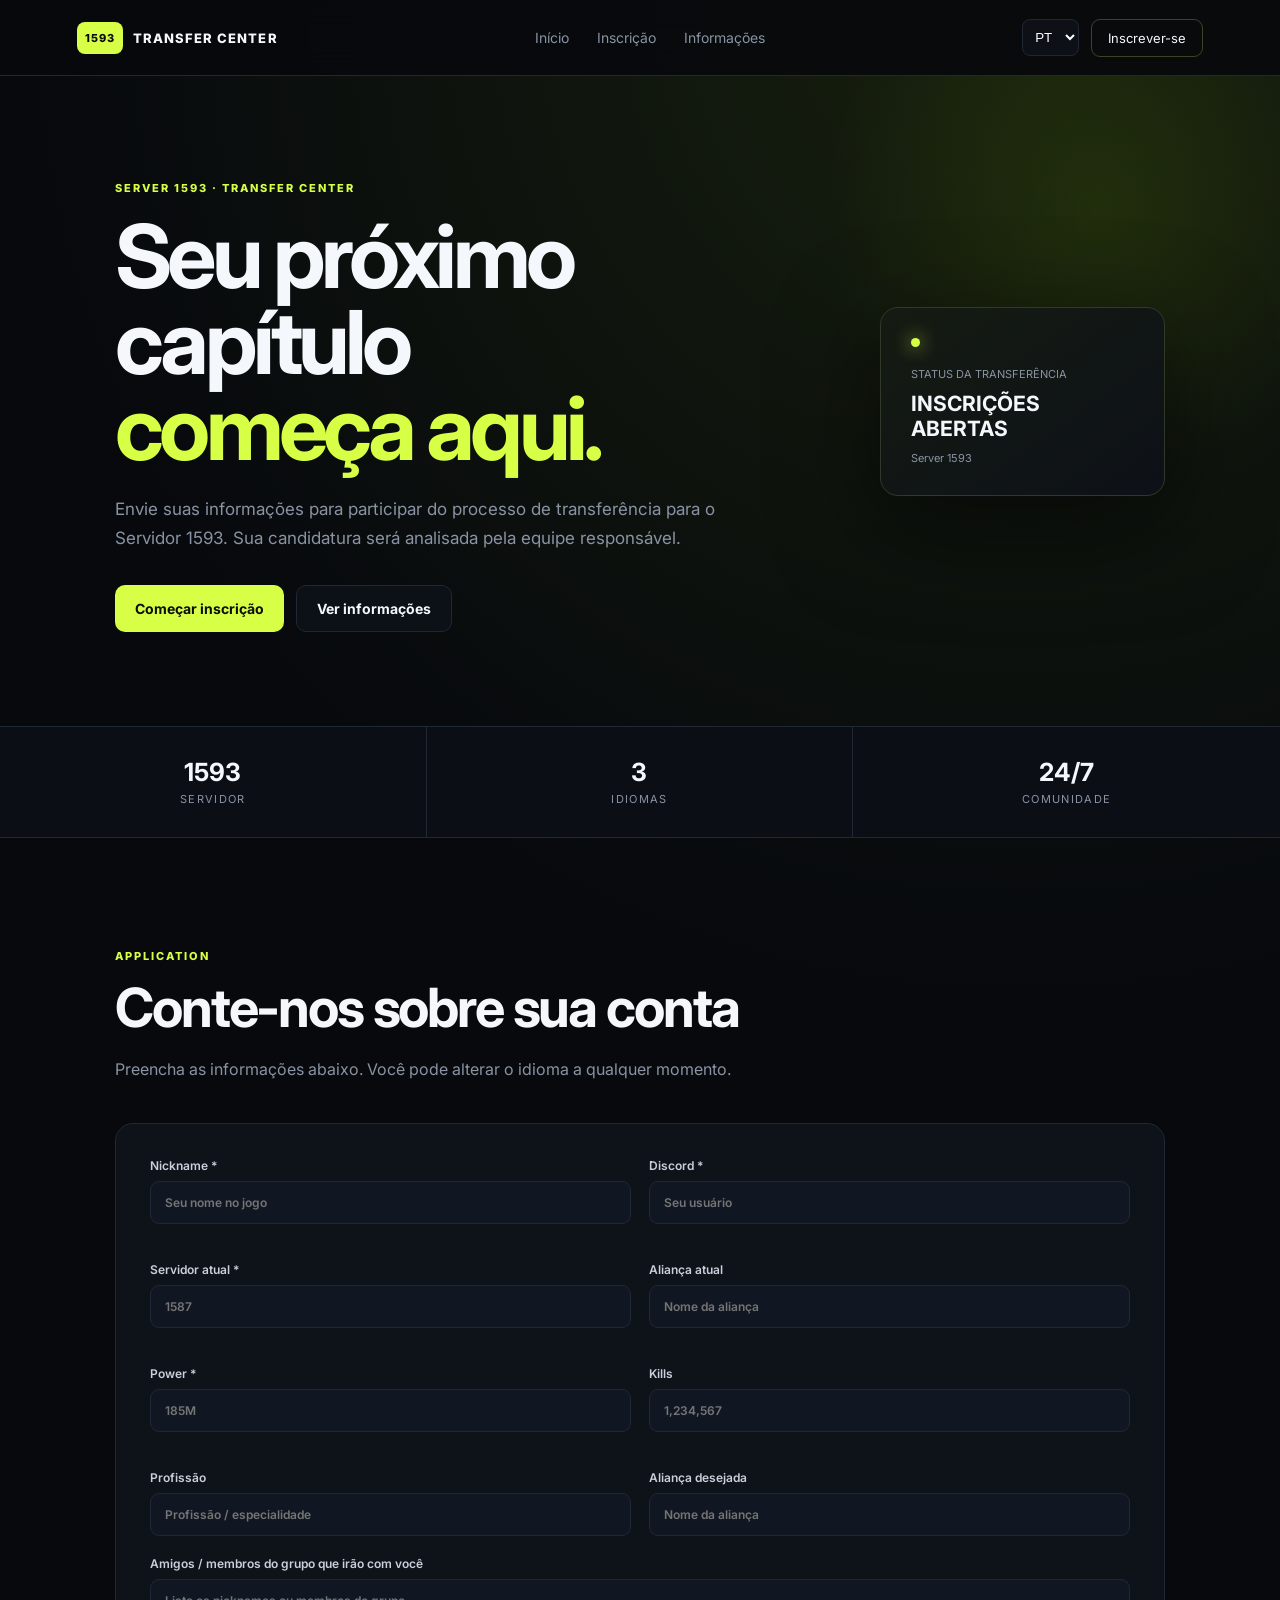
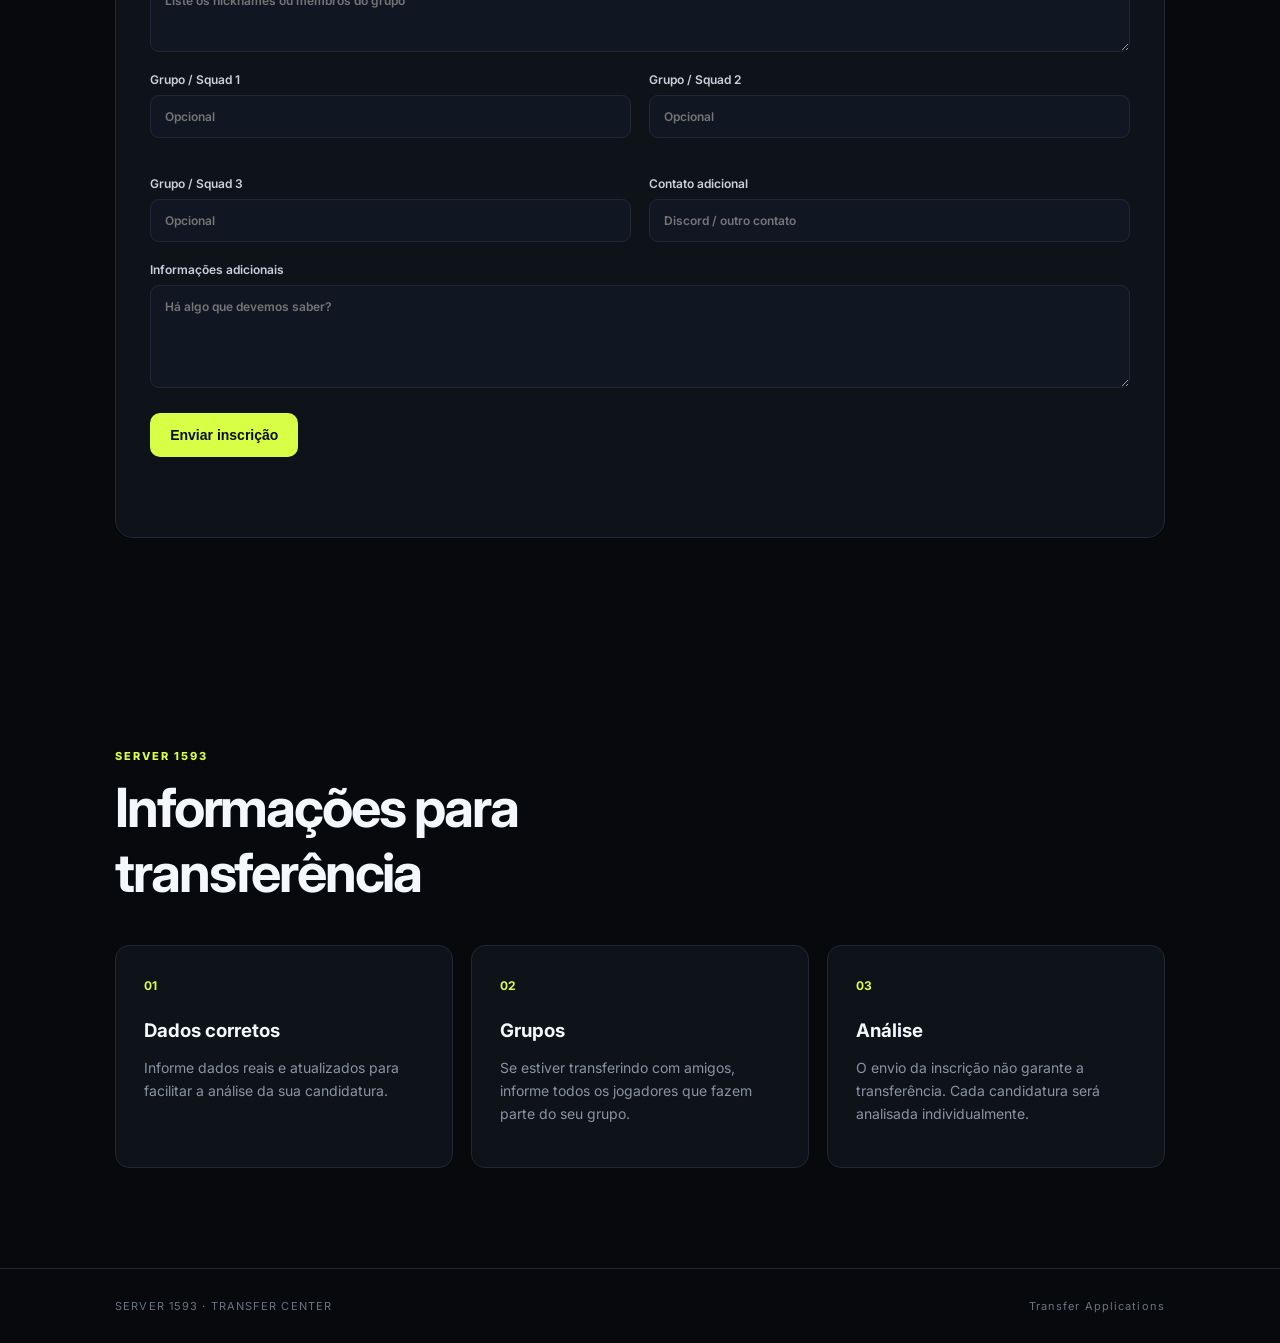
==== index.html @ 76e6c13c "Add files via upload" ====
<!doctype html>
<html lang="pt-BR">
<head>
  <meta charset="UTF-8">
  <meta name="viewport" content="width=device-width, initial-scale=1.0">
  <meta name="description" content="Server 1593 Transfer Center">
  <title>Server 1593 · Transfer Center</title>
  <link rel="stylesheet" href="./styles.css">
</head>
<body>
  <header class="nav">
    <div class="brand"><span class="brand-mark">1593</span><span>TRANSFER CENTER</span></div>
    <nav>
      <a href="#home" data-i18n="nav_home">Início</a>
      <a href="#apply" data-i18n="nav_apply">Inscrição</a>
      <a href="#rules" data-i18n="nav_rules">Informações</a>
    </nav>
    <div class="nav-right">
      <select id="language" aria-label="Language">
        <option value="pt">PT</option>
        <option value="en">EN</option>
        <option value="es">ES</option>
      </select>
      <a class="nav-cta" href="#apply" data-i18n="nav_cta">Inscrever-se</a>
    </div>
  </header>

  <main>
    <section id="home" class="hero">
      <div class="hero-glow"></div>
      <div class="hero-copy">
        <p class="eyebrow" data-i18n="eyebrow">SERVER 1593 · TRANSFER CENTER</p>
        <h1 data-i18n="hero_title">Seu próximo capítulo<br><span>começa aqui.</span></h1>
        <p class="lead" data-i18n="hero_lead">Envie suas informações para participar do processo de transferência para o Servidor 1593. Sua candidatura será analisada pela equipe responsável.</p>
        <div class="hero-actions">
          <a class="button primary" href="#apply" data-i18n="hero_button">Começar inscrição</a>
          <a class="button ghost" href="#rules" data-i18n="rules_button">Ver informações</a>
        </div>
      </div>
      <div class="hero-card">
        <div class="status-dot"></div>
        <small data-i18n="status_label">STATUS DA TRANSFERÊNCIA</small>
        <strong data-i18n="status_open">INSCRIÇÕES ABERTAS</strong>
        <span>Server 1593</span>
      </div>
    </section>

    <section class="stats">
      <div><strong>1593</strong><span data-i18n="stat_server">Servidor</span></div>
      <div><strong>3</strong><span data-i18n="stat_languages">Idiomas</span></div>
      <div><strong>24/7</strong><span data-i18n="stat_community">Comunidade</span></div>
    </section>

    <section id="apply" class="section application">
      <div class="section-heading">
        <p class="eyebrow" data-i18n="application_eyebrow">APPLICATION</p>
        <h2 data-i18n="application_title">Conte-nos sobre sua conta</h2>
        <p data-i18n="application_lead">Preencha as informações abaixo. Você pode alterar o idioma a qualquer momento.</p>
      </div>

      <form id="application-form" class="form-card">
        <div class="form-grid">
          <label><span data-i18n="nickname">Nickname *</span><input name="nickname" required maxlength="80" data-i18n-placeholder="nickname_ph" placeholder="Seu nome no jogo"></label>
          <label><span data-i18n="discord">Discord *</span><input name="discord" required maxlength="80" data-i18n-placeholder="discord_ph" placeholder="Seu usuário"></label>
          <label><span data-i18n="current_server">Servidor atual *</span><input name="current_server" required maxlength="10" placeholder="1587"></label>
          <label><span data-i18n="current_alliance">Aliança atual</span><input name="current_alliance" maxlength="80" data-i18n-placeholder="alliance_ph" placeholder="Nome da aliança"></label>
          <label><span data-i18n="power">Power *</span><input name="power" required maxlength="30" placeholder="185M"></label>
          <label><span data-i18n="kills">Kills</span><input name="kills" maxlength="30" placeholder="1,234,567"></label>
          <label><span data-i18n="profession">Profissão</span><input name="profession" maxlength="80" data-i18n-placeholder="profession_ph" placeholder="Profissão / especialidade"></label>
          <label><span data-i18n="desired_alliance">Aliança desejada</span><input name="desired_alliance" maxlength="80" data-i18n-placeholder="desired_ph" placeholder="Nome da aliança"></label>
        </div>

        <label><span data-i18n="friends">Amigos / membros do grupo que irão com você</span>
          <textarea name="friends" rows="3" data-i18n-placeholder="friends_ph" placeholder="Liste os nicknames ou membros do grupo"></textarea>
        </label>

        <div class="form-grid">
          <label><span data-i18n="squad1">Grupo / Squad 1</span><input name="squad_1" maxlength="120" data-i18n-placeholder="optional" placeholder="Opcional"></label>
          <label><span data-i18n="squad2">Grupo / Squad 2</span><input name="squad_2" maxlength="120" data-i18n-placeholder="optional" placeholder="Opcional"></label>
          <label><span data-i18n="squad3">Grupo / Squad 3</span><input name="squad_3" maxlength="120" data-i18n-placeholder="optional" placeholder="Opcional"></label>
          <label><span data-i18n="contact">Contato adicional</span><input name="contact" maxlength="120" data-i18n-placeholder="contact_ph" placeholder="Discord / outro contato"></label>
        </div>

        <label><span data-i18n="comments">Informações adicionais</span>
          <textarea name="comments" rows="5" data-i18n-placeholder="comments_ph" placeholder="Há algo que devemos saber?"></textarea>
        </label>

        <input type="hidden" name="language" id="form-language" value="pt">
        <button class="button primary submit" type="submit" data-i18n="submit">Enviar inscrição</button>
        <p id="form-message" class="form-message" role="status"></p>
      </form>
    </section>

    <section id="rules" class="section rules">
      <div class="section-heading">
        <p class="eyebrow" data-i18n="info_eyebrow">SERVER 1593</p>
        <h2 data-i18n="info_title">Informações para transferência</h2>
      </div>
      <div class="rule-grid">
        <article><b>01</b><h3 data-i18n="rule1_title">Dados corretos</h3><p data-i18n="rule1_text">Informe dados reais e atualizados para facilitar a análise da sua candidatura.</p></article>
        <article><b>02</b><h3 data-i18n="rule2_title">Grupos</h3><p data-i18n="rule2_text">Se estiver transferindo com amigos, informe todos os jogadores que fazem parte do seu grupo.</p></article>
        <article><b>03</b><h3 data-i18n="rule3_title">Análise</h3><p data-i18n="rule3_text">O envio da inscrição não garante a transferência. Cada candidatura será analisada individualmente.</p></article>
      </div>
    </section>
  </main>

  <footer>
    <span>SERVER 1593 · TRANSFER CENTER</span>
    <span data-i18n="footer">Transfer Applications</span>
  </footer>
  <script type="module" src="./app.js"></script>
</body>
</html>
---- styles.css ----
@import url('https://fonts.googleapis.com/css2?family=Inter:wght@400;500;600;700;800&display=swap');
:root{--bg:#07090d;--panel:#0e1219;--panel2:#111722;--text:#f4f7fb;--muted:#8993a3;--line:#202735;--accent:#d7ff45}
*{box-sizing:border-box}html{scroll-behavior:smooth}body{margin:0;background:radial-gradient(circle at 80% 0%,#17200d 0,transparent 32%),var(--bg);color:var(--text);font-family:Inter,system-ui,sans-serif}a{color:inherit;text-decoration:none}
.nav{height:76px;display:flex;align-items:center;justify-content:space-between;padding:0 6vw;border-bottom:1px solid var(--line);position:sticky;top:0;background:rgba(7,9,13,.88);backdrop-filter:blur(14px);z-index:10}.brand{display:flex;align-items:center;gap:10px;font-weight:800;letter-spacing:.08em;font-size:13px}.brand-mark{display:grid;place-items:center;height:32px;padding:0 8px;border-radius:8px;background:var(--accent);color:#080b0a;font-size:11px}.nav nav{display:flex;gap:28px;color:var(--muted);font-size:14px}.nav nav a:hover{color:#fff}.nav-right{display:flex;align-items:center;gap:12px}.nav-cta{border:1px solid #3a4429;padding:10px 16px;border-radius:9px;font-size:13px}select{background:#0d1117;color:#fff;border:1px solid var(--line);border-radius:8px;padding:9px 8px}
.hero{min-height:650px;position:relative;display:flex;align-items:center;justify-content:space-between;gap:50px;padding:90px 9vw;overflow:hidden}.hero-glow{position:absolute;width:600px;height:600px;right:-120px;top:-170px;background:radial-gradient(circle,#7da90022,transparent 65%)}.hero-copy{max-width:720px;position:relative}.eyebrow{color:var(--accent);font-size:11px;font-weight:800;letter-spacing:.18em}.hero h1{font-size:clamp(48px,7vw,88px);line-height:.98;margin:18px 0 24px;letter-spacing:-.055em}.hero h1 span{color:var(--accent)}.lead{max-width:610px;color:var(--muted);font-size:17px;line-height:1.7}.hero-actions{display:flex;gap:12px;margin-top:32px}.button{display:inline-flex;align-items:center;justify-content:center;border-radius:10px;padding:14px 20px;font-weight:700;font-size:14px;border:0;cursor:pointer}.primary{background:var(--accent);color:#0a0d08}.primary:hover{background:#e4ff79}.ghost{border:1px solid var(--line);background:#0c1017}.hero-card{position:relative;width:300px;padding:30px;border:1px solid #30392a;background:linear-gradient(145deg,#151b12,#0d1118);border-radius:18px;box-shadow:0 30px 100px #0008}.hero-card small,.hero-card span{display:block;color:var(--muted);font-size:11px}.hero-card strong{display:block;font-size:21px;margin:10px 0}.status-dot{width:9px;height:9px;border-radius:50%;background:var(--accent);box-shadow:0 0 18px var(--accent);margin-bottom:20px}
.stats{display:grid;grid-template-columns:repeat(3,1fr);border-block:1px solid var(--line);background:#0b0f15}.stats div{text-align:center;padding:30px;border-right:1px solid var(--line)}.stats div:last-child{border:0}.stats strong{display:block;font-size:25px}.stats span{color:var(--muted);font-size:11px;text-transform:uppercase;letter-spacing:.12em}
.section{padding:100px 9vw}.section-heading{max-width:650px;margin-bottom:40px}.section h2{font-size:clamp(32px,5vw,54px);letter-spacing:-.04em;margin:12px 0}.section-heading p:last-child{color:var(--muted);line-height:1.7}.form-card{max-width:1050px;padding:34px;border:1px solid var(--line);background:var(--panel);border-radius:18px}.form-grid{display:grid;grid-template-columns:repeat(2,1fr);gap:18px}label{display:flex;flex-direction:column;gap:8px;color:#c9d0da;font-size:12px;font-weight:600;margin-bottom:20px}input,textarea{font:inherit;color:#fff;background:var(--panel2);border:1px solid var(--line);border-radius:9px;padding:13px 14px;outline:none;resize:vertical}input:focus,textarea:focus{border-color:#596e2a;box-shadow:0 0 0 3px #d7ff4510}.submit{margin-top:5px}.form-message{min-height:20px;color:var(--muted);font-size:13px}
.rule-grid{display:grid;grid-template-columns:repeat(3,1fr);gap:18px}.rule-grid article{padding:28px;border:1px solid var(--line);background:var(--panel);border-radius:14px}.rule-grid b{color:var(--accent);font-size:12px}.rule-grid h3{margin:25px 0 10px}.rule-grid p{color:var(--muted);line-height:1.65;font-size:14px}
footer{display:flex;justify-content:space-between;padding:30px 9vw;border-top:1px solid var(--line);color:#697382;font-size:11px;letter-spacing:.1em}
@media(max-width:800px){.nav nav{display:none}.nav{padding:0 5vw}.brand{font-size:11px}.nav-cta{display:none}.hero{padding:70px 6vw;min-height:auto;display:block}.hero-card{margin-top:45px;width:100%}.stats{grid-template-columns:1fr}.stats div{border-right:0;border-bottom:1px solid var(--line)}.section{padding:70px 6vw}.form-grid,.rule-grid{grid-template-columns:1fr}footer{padding:25px 6vw;gap:20px;flex-direction:column}}
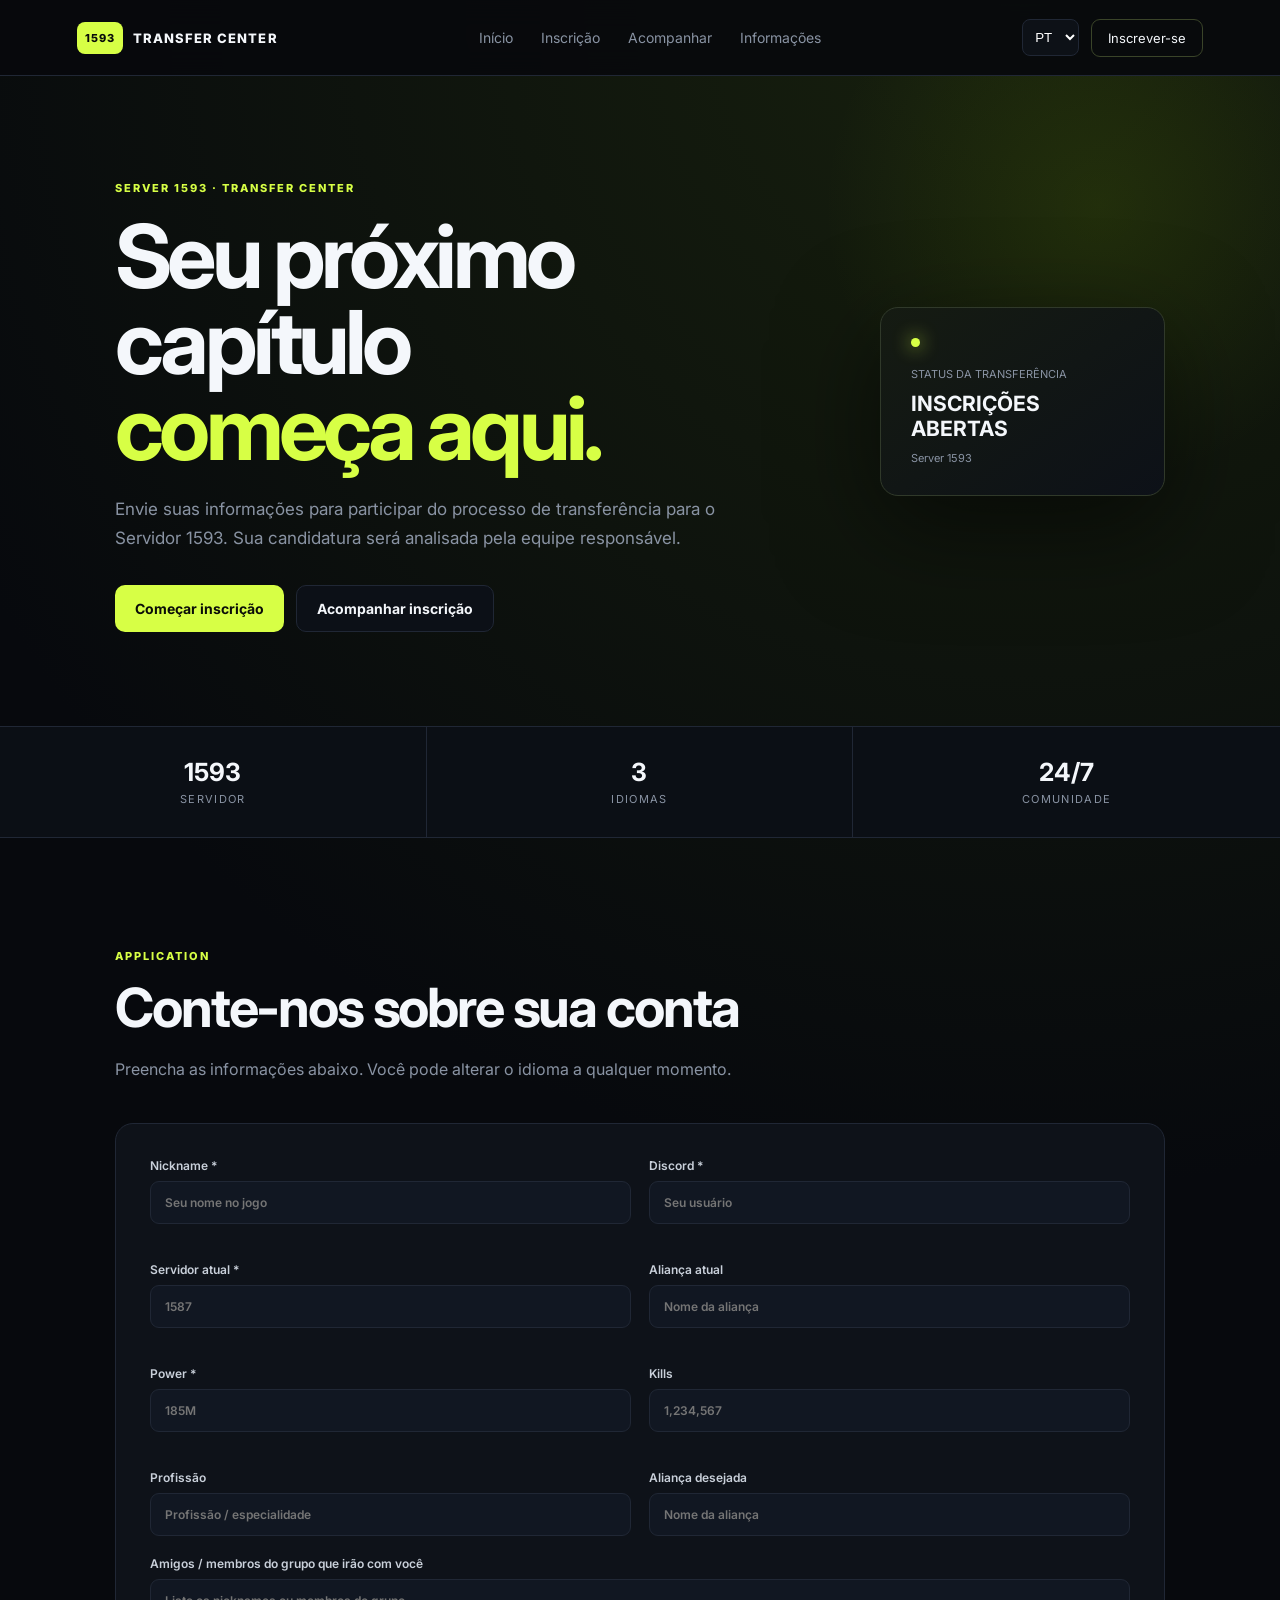
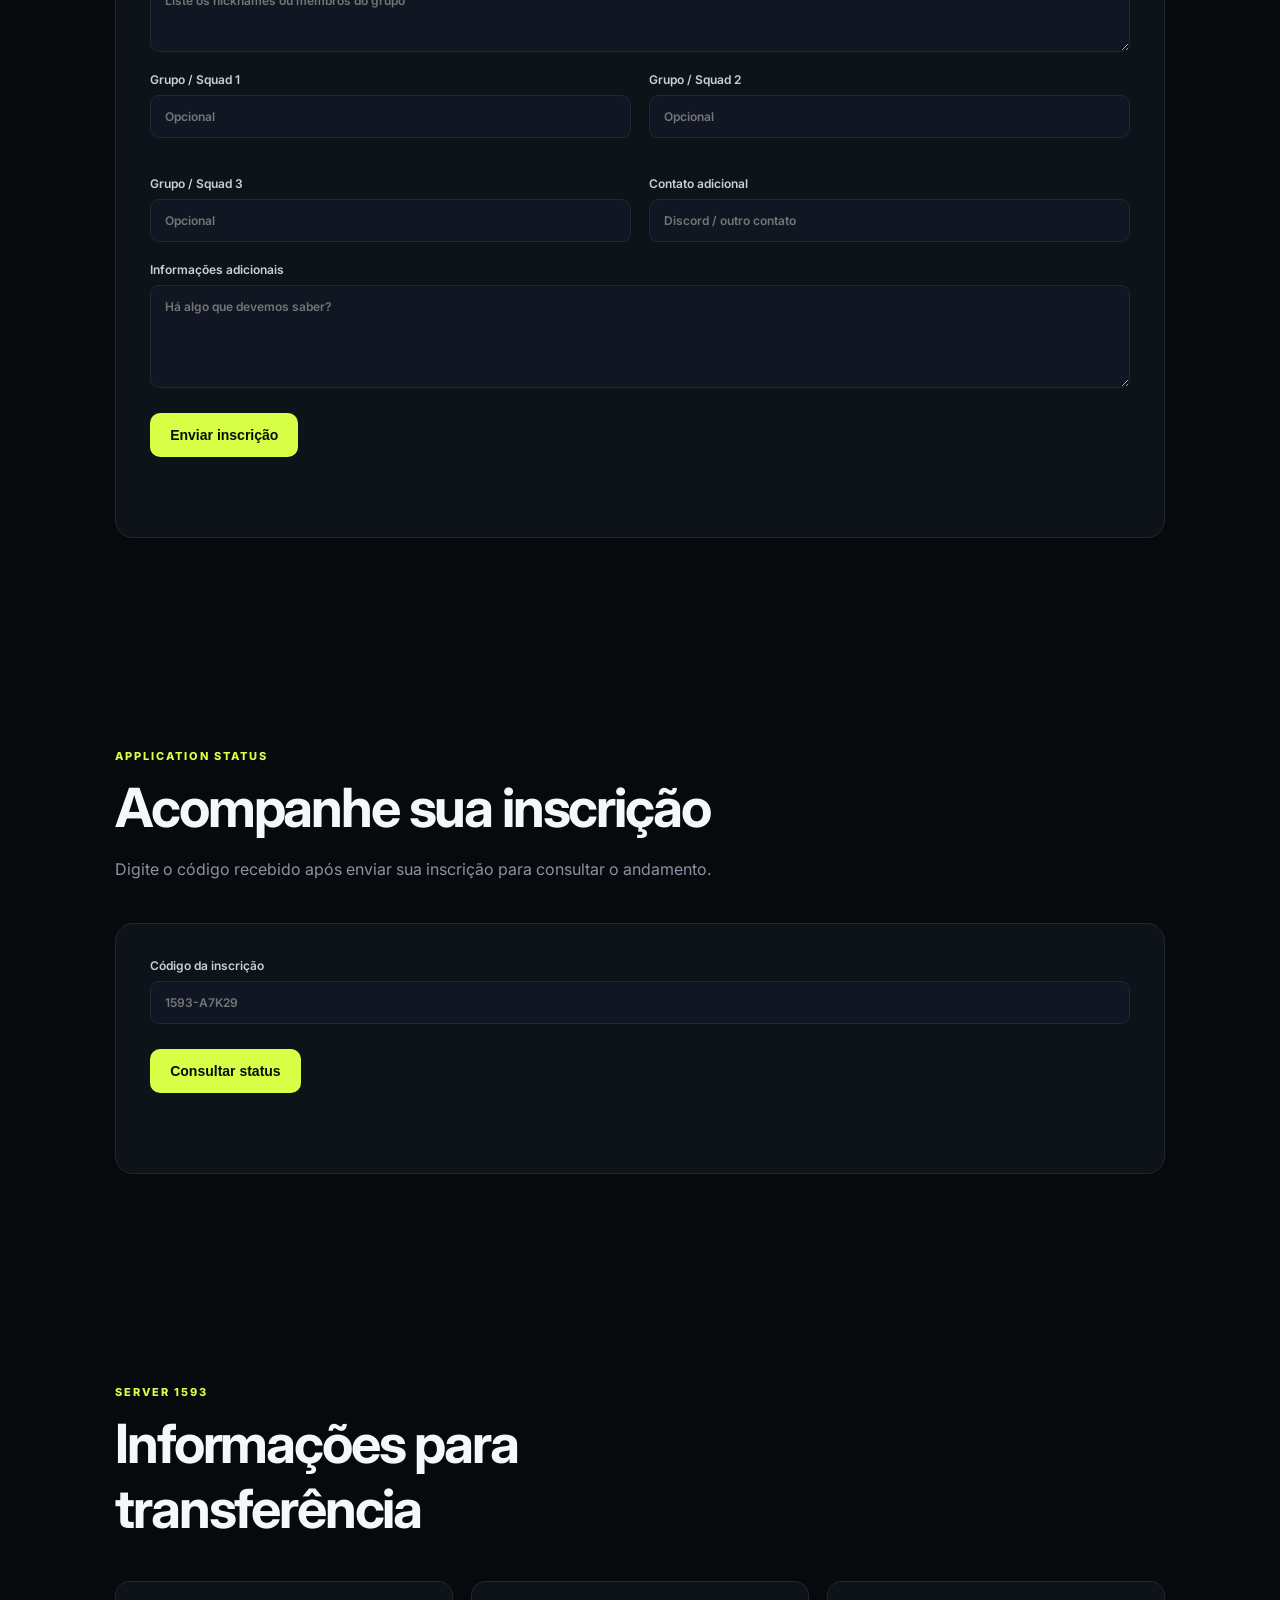
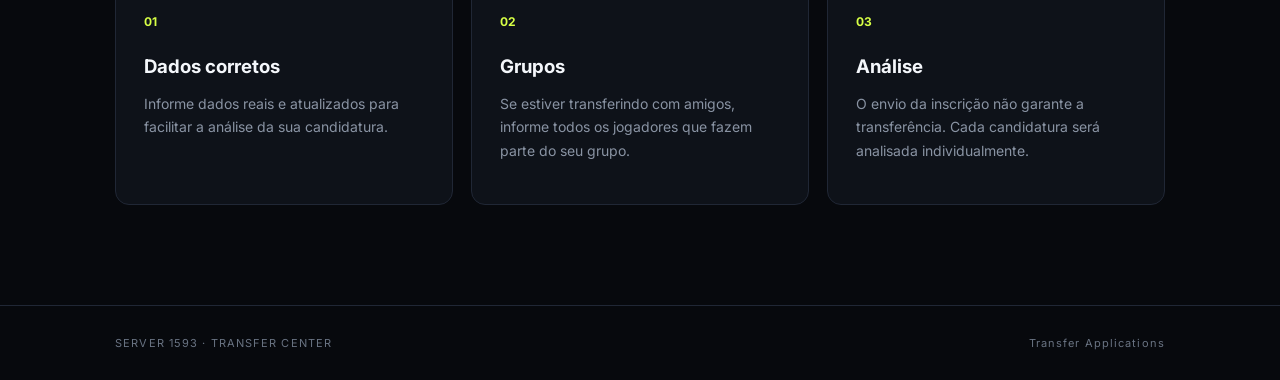
==== commit 8a6df874: "Update index.html" ====
--- a/index.html
+++ b/index.html
@@ -7,107 +7,528 @@
   <title>Server 1593 · Transfer Center</title>
   <link rel="stylesheet" href="./styles.css">
 </head>
+
 <body>
+
   <header class="nav">
-    <div class="brand"><span class="brand-mark">1593</span><span>TRANSFER CENTER</span></div>
+
+    <div class="brand">
+      <span class="brand-mark">1593</span>
+      <span>TRANSFER CENTER</span>
+    </div>
+
     <nav>
       <a href="#home" data-i18n="nav_home">Início</a>
       <a href="#apply" data-i18n="nav_apply">Inscrição</a>
+      <a href="#status" data-i18n="nav_status">Acompanhar</a>
       <a href="#rules" data-i18n="nav_rules">Informações</a>
     </nav>
+
     <div class="nav-right">
+
       <select id="language" aria-label="Language">
         <option value="pt">PT</option>
         <option value="en">EN</option>
         <option value="es">ES</option>
       </select>
-      <a class="nav-cta" href="#apply" data-i18n="nav_cta">Inscrever-se</a>
+
+      <a class="nav-cta" href="#apply" data-i18n="nav_cta">
+        Inscrever-se
+      </a>
+
     </div>
+
   </header>
 
+
   <main>
+
+    <!-- HERO -->
+
     <section id="home" class="hero">
+
       <div class="hero-glow"></div>
+
       <div class="hero-copy">
-        <p class="eyebrow" data-i18n="eyebrow">SERVER 1593 · TRANSFER CENTER</p>
-        <h1 data-i18n="hero_title">Seu próximo capítulo<br><span>começa aqui.</span></h1>
-        <p class="lead" data-i18n="hero_lead">Envie suas informações para participar do processo de transferência para o Servidor 1593. Sua candidatura será analisada pela equipe responsável.</p>
+
+        <p class="eyebrow" data-i18n="eyebrow">
+          SERVER 1593 · TRANSFER CENTER
+        </p>
+
+        <h1 data-i18n="hero_title">
+          Seu próximo capítulo<br>
+          <span>começa aqui.</span>
+        </h1>
+
+        <p class="lead" data-i18n="hero_lead">
+          Envie suas informações para participar do processo de transferência para o Servidor 1593. Sua candidatura será analisada pela equipe responsável.
+        </p>
+
         <div class="hero-actions">
-          <a class="button primary" href="#apply" data-i18n="hero_button">Começar inscrição</a>
-          <a class="button ghost" href="#rules" data-i18n="rules_button">Ver informações</a>
+
+          <a class="button primary" href="#apply" data-i18n="hero_button">
+            Começar inscrição
+          </a>
+
+          <a class="button ghost" href="#status" data-i18n="status_button">
+            Acompanhar inscrição
+          </a>
+
         </div>
-      </div>
+
+      </div>
+
       <div class="hero-card">
+
         <div class="status-dot"></div>
-        <small data-i18n="status_label">STATUS DA TRANSFERÊNCIA</small>
-        <strong data-i18n="status_open">INSCRIÇÕES ABERTAS</strong>
+
+        <small data-i18n="status_label">
+          STATUS DA TRANSFERÊNCIA
+        </small>
+
+        <strong data-i18n="status_open">
+          INSCRIÇÕES ABERTAS
+        </strong>
+
         <span>Server 1593</span>
-      </div>
+
+      </div>
+
     </section>
 
+
+    <!-- STATS -->
+
     <section class="stats">
-      <div><strong>1593</strong><span data-i18n="stat_server">Servidor</span></div>
-      <div><strong>3</strong><span data-i18n="stat_languages">Idiomas</span></div>
-      <div><strong>24/7</strong><span data-i18n="stat_community">Comunidade</span></div>
+
+      <div>
+        <strong>1593</strong>
+        <span data-i18n="stat_server">Servidor</span>
+      </div>
+
+      <div>
+        <strong>3</strong>
+        <span data-i18n="stat_languages">Idiomas</span>
+      </div>
+
+      <div>
+        <strong>24/7</strong>
+        <span data-i18n="stat_community">Comunidade</span>
+      </div>
+
     </section>
 
+
+    <!-- APPLICATION -->
+
     <section id="apply" class="section application">
+
       <div class="section-heading">
-        <p class="eyebrow" data-i18n="application_eyebrow">APPLICATION</p>
-        <h2 data-i18n="application_title">Conte-nos sobre sua conta</h2>
-        <p data-i18n="application_lead">Preencha as informações abaixo. Você pode alterar o idioma a qualquer momento.</p>
-      </div>
+
+        <p class="eyebrow" data-i18n="application_eyebrow">
+          APPLICATION
+        </p>
+
+        <h2 data-i18n="application_title">
+          Conte-nos sobre sua conta
+        </h2>
+
+        <p data-i18n="application_lead">
+          Preencha as informações abaixo. Você pode alterar o idioma a qualquer momento.
+        </p>
+
+      </div>
+
 
       <form id="application-form" class="form-card">
+
         <div class="form-grid">
-          <label><span data-i18n="nickname">Nickname *</span><input name="nickname" required maxlength="80" data-i18n-placeholder="nickname_ph" placeholder="Seu nome no jogo"></label>
-          <label><span data-i18n="discord">Discord *</span><input name="discord" required maxlength="80" data-i18n-placeholder="discord_ph" placeholder="Seu usuário"></label>
-          <label><span data-i18n="current_server">Servidor atual *</span><input name="current_server" required maxlength="10" placeholder="1587"></label>
-          <label><span data-i18n="current_alliance">Aliança atual</span><input name="current_alliance" maxlength="80" data-i18n-placeholder="alliance_ph" placeholder="Nome da aliança"></label>
-          <label><span data-i18n="power">Power *</span><input name="power" required maxlength="30" placeholder="185M"></label>
-          <label><span data-i18n="kills">Kills</span><input name="kills" maxlength="30" placeholder="1,234,567"></label>
-          <label><span data-i18n="profession">Profissão</span><input name="profession" maxlength="80" data-i18n-placeholder="profession_ph" placeholder="Profissão / especialidade"></label>
-          <label><span data-i18n="desired_alliance">Aliança desejada</span><input name="desired_alliance" maxlength="80" data-i18n-placeholder="desired_ph" placeholder="Nome da aliança"></label>
+
+          <label>
+            <span data-i18n="nickname">Nickname *</span>
+            <input
+              name="nickname"
+              required
+              maxlength="80"
+              data-i18n-placeholder="nickname_ph"
+              placeholder="Seu nome no jogo">
+          </label>
+
+
+          <label>
+            <span data-i18n="discord">Discord *</span>
+            <input
+              name="discord"
+              required
+              maxlength="80"
+              data-i18n-placeholder="discord_ph"
+              placeholder="Seu usuário">
+          </label>
+
+
+          <label>
+            <span data-i18n="current_server">
+              Servidor atual *
+            </span>
+
+            <input
+              name="current_server"
+              required
+              maxlength="10"
+              placeholder="1587">
+          </label>
+
+
+          <label>
+            <span data-i18n="current_alliance">
+              Aliança atual
+            </span>
+
+            <input
+              name="current_alliance"
+              maxlength="80"
+              data-i18n-placeholder="alliance_ph"
+              placeholder="Nome da aliança">
+          </label>
+
+
+          <label>
+            <span data-i18n="power">Power *</span>
+
+            <input
+              name="power"
+              required
+              maxlength="30"
+              placeholder="185M">
+          </label>
+
+
+          <label>
+            <span data-i18n="kills">Kills</span>
+
+            <input
+              name="kills"
+              maxlength="30"
+              placeholder="1,234,567">
+          </label>
+
+
+          <label>
+            <span data-i18n="profession">
+              Profissão
+            </span>
+
+            <input
+              name="profession"
+              maxlength="80"
+              data-i18n-placeholder="profession_ph"
+              placeholder="Profissão / especialidade">
+          </label>
+
+
+          <label>
+            <span data-i18n="desired_alliance">
+              Aliança desejada
+            </span>
+
+            <input
+              name="desired_alliance"
+              maxlength="80"
+              data-i18n-placeholder="desired_ph"
+              placeholder="Nome da aliança">
+          </label>
+
         </div>
 
-        <label><span data-i18n="friends">Amigos / membros do grupo que irão com você</span>
-          <textarea name="friends" rows="3" data-i18n-placeholder="friends_ph" placeholder="Liste os nicknames ou membros do grupo"></textarea>
+
+        <label>
+
+          <span data-i18n="friends">
+            Amigos / membros do grupo que irão com você
+          </span>
+
+          <textarea
+            name="friends"
+            rows="3"
+            data-i18n-placeholder="friends_ph"
+            placeholder="Liste os nicknames ou membros do grupo"></textarea>
+
         </label>
 
+
         <div class="form-grid">
-          <label><span data-i18n="squad1">Grupo / Squad 1</span><input name="squad_1" maxlength="120" data-i18n-placeholder="optional" placeholder="Opcional"></label>
-          <label><span data-i18n="squad2">Grupo / Squad 2</span><input name="squad_2" maxlength="120" data-i18n-placeholder="optional" placeholder="Opcional"></label>
-          <label><span data-i18n="squad3">Grupo / Squad 3</span><input name="squad_3" maxlength="120" data-i18n-placeholder="optional" placeholder="Opcional"></label>
-          <label><span data-i18n="contact">Contato adicional</span><input name="contact" maxlength="120" data-i18n-placeholder="contact_ph" placeholder="Discord / outro contato"></label>
+
+          <label>
+            <span data-i18n="squad1">
+              Grupo / Squad 1
+            </span>
+
+            <input
+              name="squad_1"
+              maxlength="120"
+              data-i18n-placeholder="optional"
+              placeholder="Opcional">
+          </label>
+
+
+          <label>
+            <span data-i18n="squad2">
+              Grupo / Squad 2
+            </span>
+
+            <input
+              name="squad_2"
+              maxlength="120"
+              data-i18n-placeholder="optional"
+              placeholder="Opcional">
+          </label>
+
+
+          <label>
+            <span data-i18n="squad3">
+              Grupo / Squad 3
+            </span>
+
+            <input
+              name="squad_3"
+              maxlength="120"
+              data-i18n-placeholder="optional"
+              placeholder="Opcional">
+          </label>
+
+
+          <label>
+            <span data-i18n="contact">
+              Contato adicional
+            </span>
+
+            <input
+              name="contact"
+              maxlength="120"
+              data-i18n-placeholder="contact_ph"
+              placeholder="Discord / outro contato">
+          </label>
+
         </div>
 
-        <label><span data-i18n="comments">Informações adicionais</span>
-          <textarea name="comments" rows="5" data-i18n-placeholder="comments_ph" placeholder="Há algo que devemos saber?"></textarea>
+
+        <label>
+
+          <span data-i18n="comments">
+            Informações adicionais
+          </span>
+
+          <textarea
+            name="comments"
+            rows="5"
+            data-i18n-placeholder="comments_ph"
+            placeholder="Há algo que devemos saber?"></textarea>
+
         </label>
 
-        <input type="hidden" name="language" id="form-language" value="pt">
-        <button class="button primary submit" type="submit" data-i18n="submit">Enviar inscrição</button>
-        <p id="form-message" class="form-message" role="status"></p>
+
+        <input
+          type="hidden"
+          name="language"
+          id="form-language"
+          value="pt">
+
+
+        <button
+          class="button primary submit"
+          type="submit"
+          data-i18n="submit">
+
+          Enviar inscrição
+
+        </button>
+
+
+        <p
+          id="form-message"
+          class="form-message"
+          role="status">
+        </p>
+
       </form>
+
     </section>
 
+
+    <!-- STATUS -->
+
+    <section id="status" class="section status-section">
+
+      <div class="section-heading">
+
+        <p class="eyebrow" data-i18n="status_eyebrow">
+          APPLICATION STATUS
+        </p>
+
+        <h2 data-i18n="status_title">
+          Acompanhe sua inscrição
+        </h2>
+
+        <p data-i18n="status_description">
+          Digite o código recebido após enviar sua inscrição para consultar o andamento.
+        </p>
+
+      </div>
+
+
+      <div class="form-card status-card">
+
+        <label>
+
+          <span data-i18n="status_code_label">
+            Código da inscrição
+          </span>
+
+          <input
+            id="application-code"
+            type="text"
+            maxlength="10"
+            placeholder="1593-A7K29"
+            autocomplete="off">
+
+        </label>
+
+
+        <button
+          id="check-status"
+          class="button primary submit"
+          type="button"
+          data-i18n="status_check">
+
+          Consultar status
+
+        </button>
+
+
+        <p
+          id="status-message"
+          class="form-message"
+          role="status">
+        </p>
+
+
+        <div
+          id="status-result"
+          class="status-result"
+          hidden>
+
+          <div class="status-result-code">
+
+            <small data-i18n="status_result_code">
+              Código da inscrição
+            </small>
+
+            <strong id="result-code"></strong>
+
+          </div>
+
+
+          <div class="status-result-status">
+
+            <small data-i18n="status_result_status">
+              Status
+            </small>
+
+            <strong id="result-status"></strong>
+
+          </div>
+
+        </div>
+
+      </div>
+
+    </section>
+
+
+    <!-- RULES -->
+
     <section id="rules" class="section rules">
+
       <div class="section-heading">
-        <p class="eyebrow" data-i18n="info_eyebrow">SERVER 1593</p>
-        <h2 data-i18n="info_title">Informações para transferência</h2>
-      </div>
+
+        <p class="eyebrow" data-i18n="info_eyebrow">
+          SERVER 1593
+        </p>
+
+        <h2 data-i18n="info_title">
+          Informações para transferência
+        </h2>
+
+      </div>
+
+
       <div class="rule-grid">
-        <article><b>01</b><h3 data-i18n="rule1_title">Dados corretos</h3><p data-i18n="rule1_text">Informe dados reais e atualizados para facilitar a análise da sua candidatura.</p></article>
-        <article><b>02</b><h3 data-i18n="rule2_title">Grupos</h3><p data-i18n="rule2_text">Se estiver transferindo com amigos, informe todos os jogadores que fazem parte do seu grupo.</p></article>
-        <article><b>03</b><h3 data-i18n="rule3_title">Análise</h3><p data-i18n="rule3_text">O envio da inscrição não garante a transferência. Cada candidatura será analisada individualmente.</p></article>
-      </div>
+
+        <article>
+
+          <b>01</b>
+
+          <h3 data-i18n="rule1_title">
+            Dados corretos
+          </h3>
+
+          <p data-i18n="rule1_text">
+            Informe dados reais e atualizados para facilitar a análise da sua candidatura.
+          </p>
+
+        </article>
+
+
+        <article>
+
+          <b>02</b>
+
+          <h3 data-i18n="rule2_title">
+            Grupos
+          </h3>
+
+          <p data-i18n="rule2_text">
+            Se estiver transferindo com amigos, informe todos os jogadores que fazem parte do seu grupo.
+          </p>
+
+        </article>
+
+
+        <article>
+
+          <b>03</b>
+
+          <h3 data-i18n="rule3_title">
+            Análise
+          </h3>
+
+          <p data-i18n="rule3_text">
+            O envio da inscrição não garante a transferência. Cada candidatura será analisada individualmente.
+          </p>
+
+        </article>
+
+      </div>
+
     </section>
+
   </main>
 
+
   <footer>
-    <span>SERVER 1593 · TRANSFER CENTER</span>
-    <span data-i18n="footer">Transfer Applications</span>
+
+    <span>
+      SERVER 1593 · TRANSFER CENTER
+    </span>
+
+    <span data-i18n="footer">
+      Transfer Applications
+    </span>
+
   </footer>
+
+
   <script type="module" src="./app.js"></script>
+
 </body>
 </html>
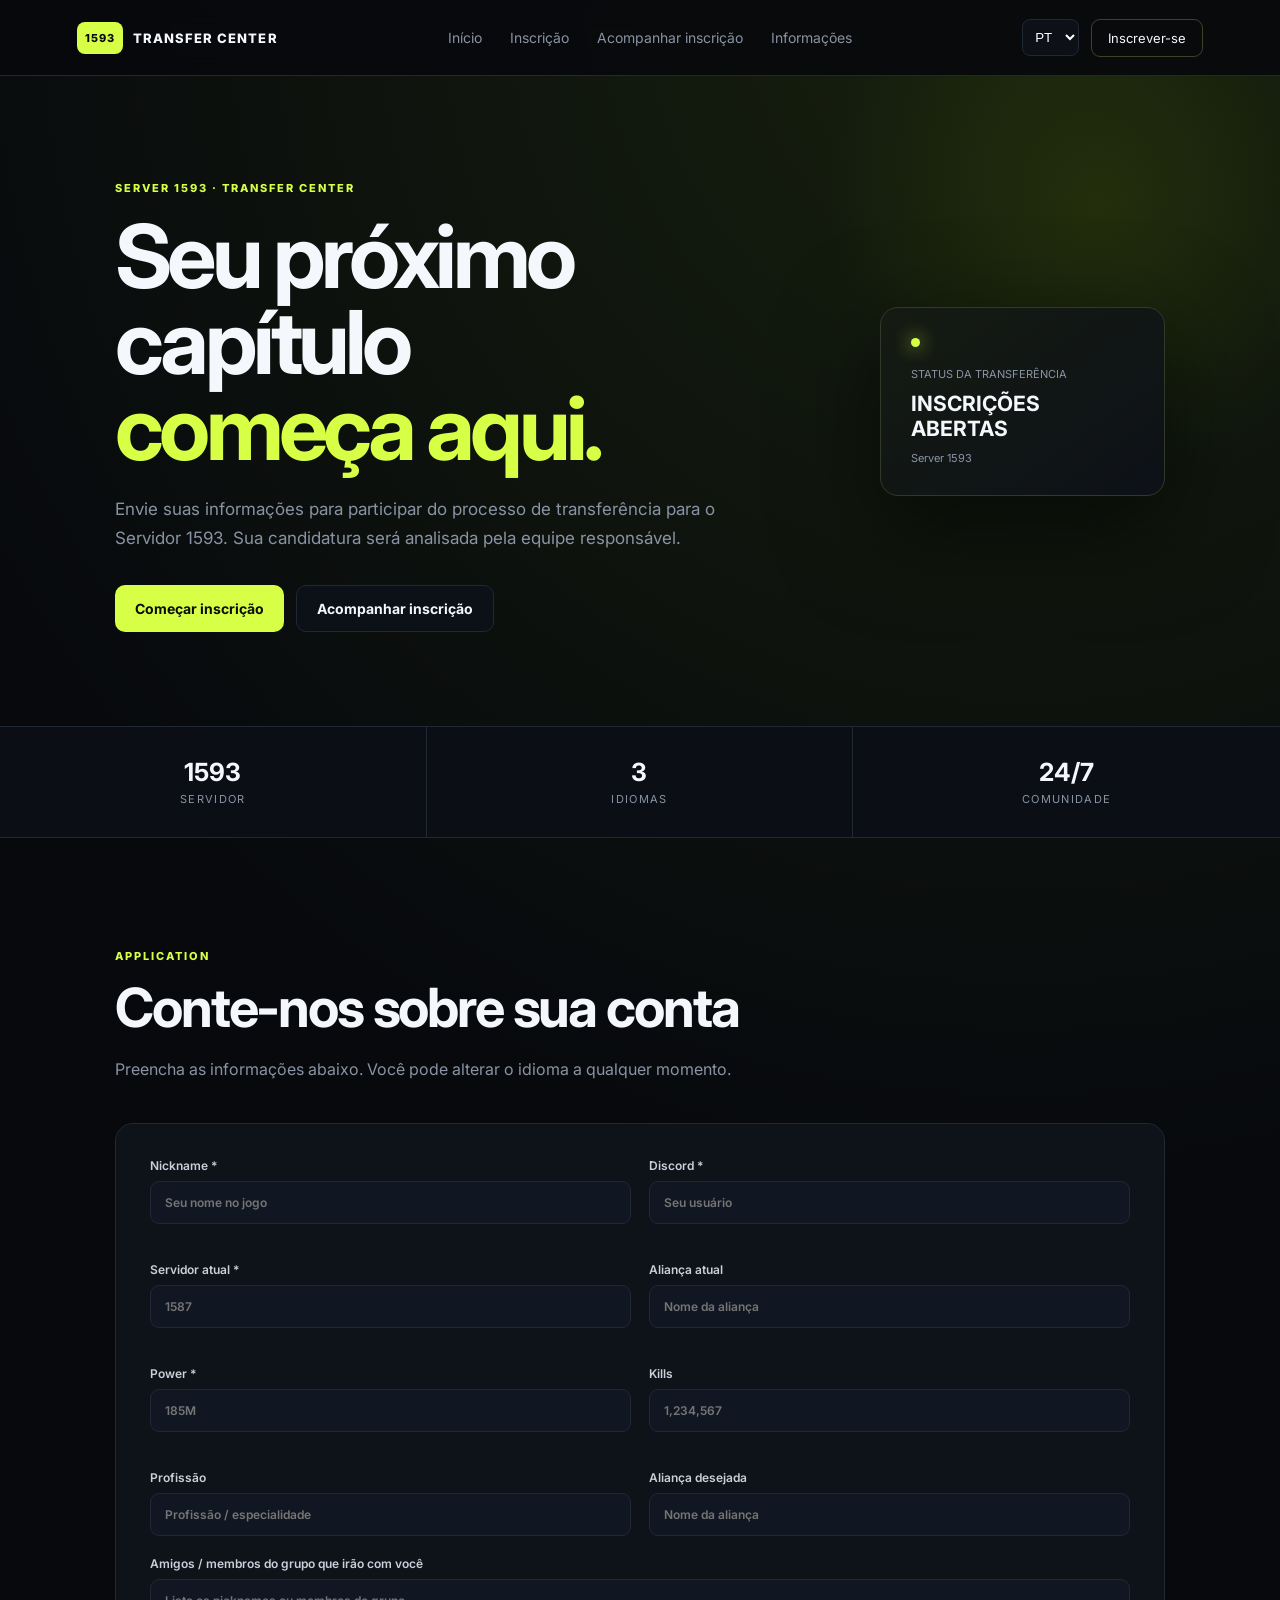
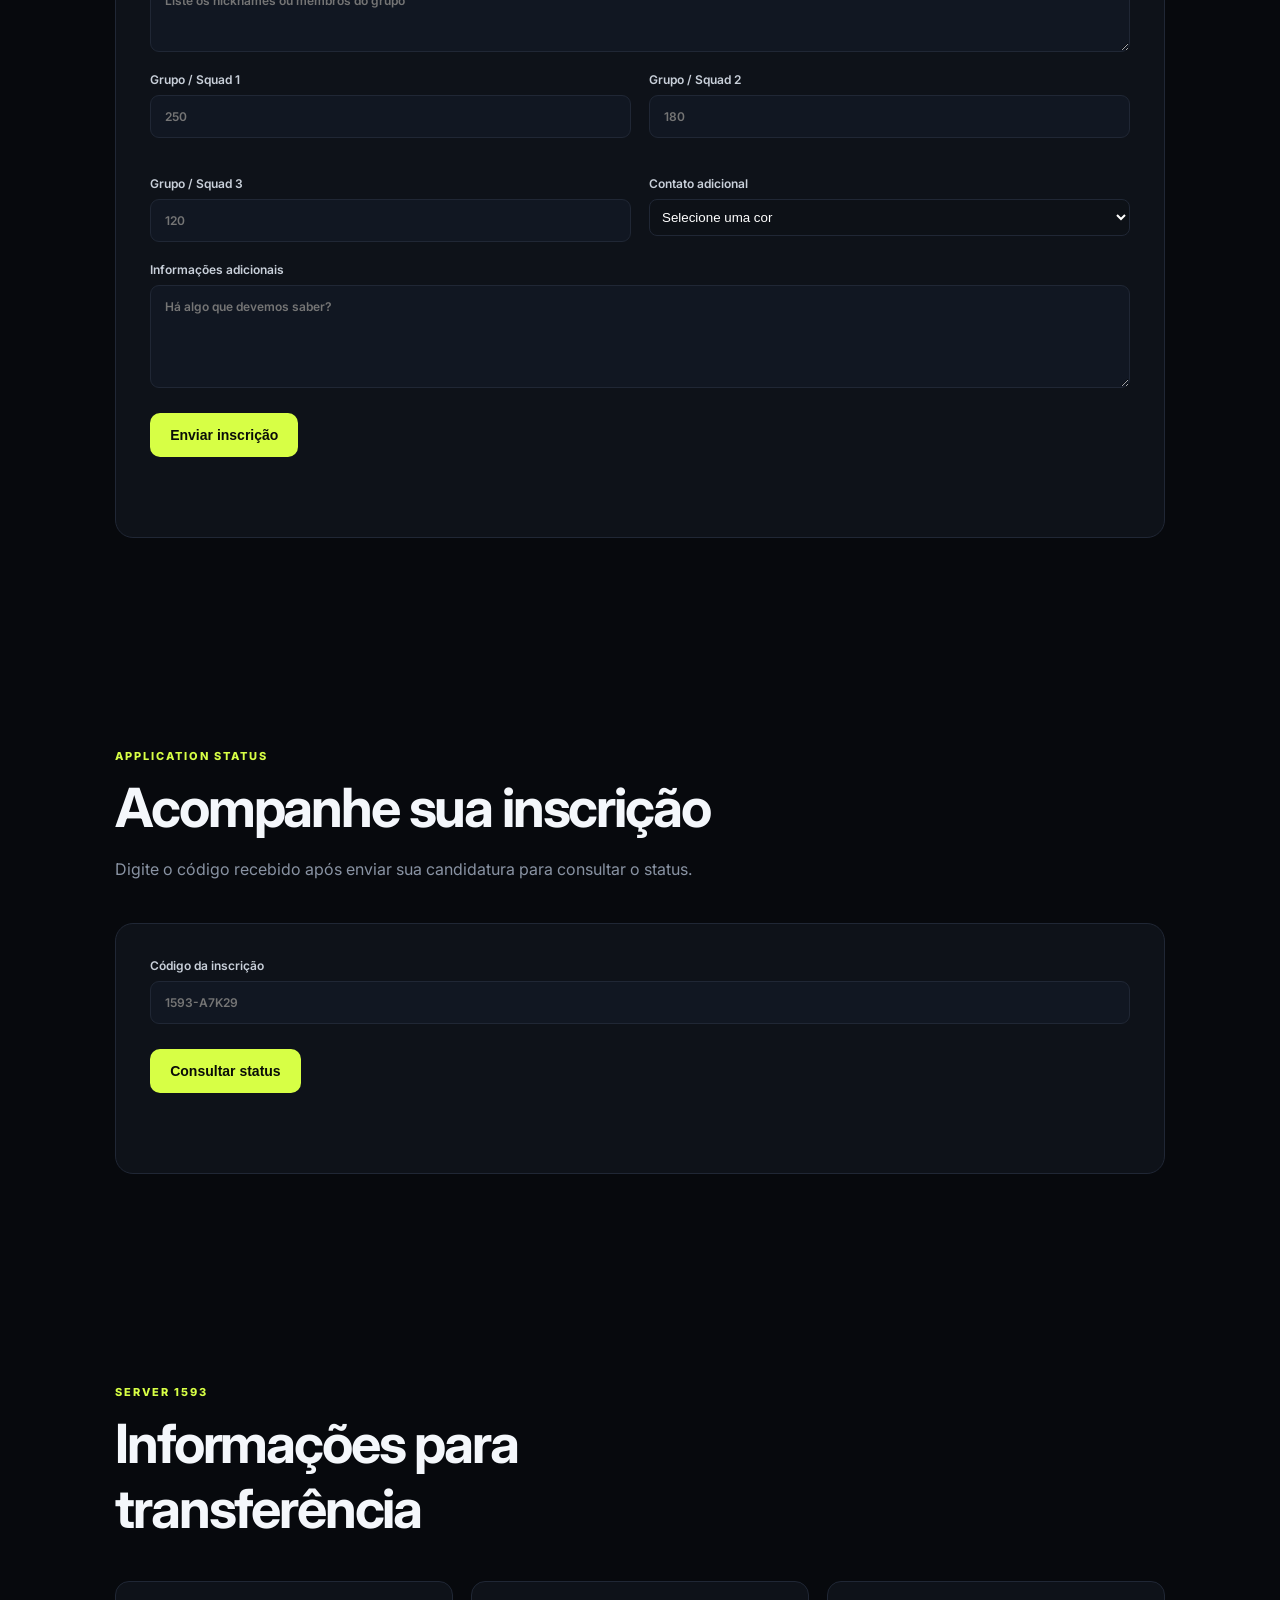
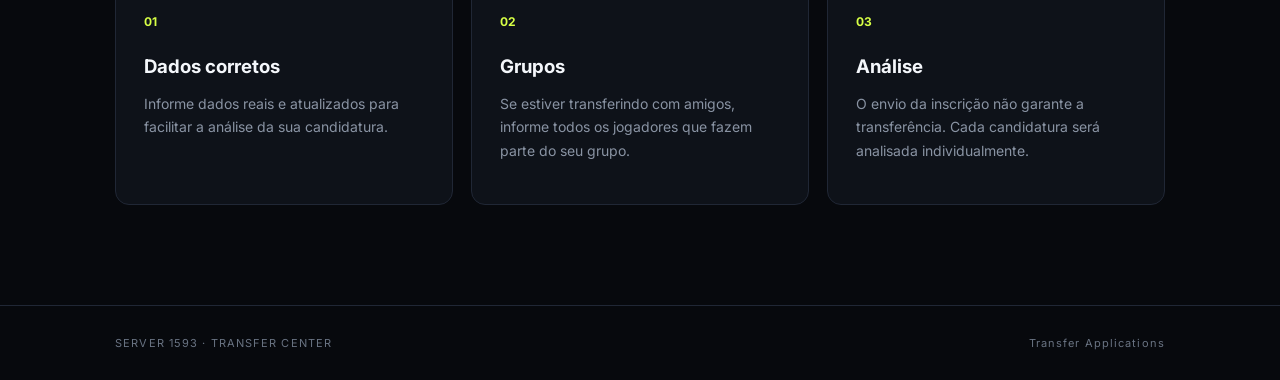
==== commit d882a3e8: "Update index.html" ====
--- a/index.html
+++ b/index.html
@@ -7,11 +7,8 @@
   <title>Server 1593 · Transfer Center</title>
   <link rel="stylesheet" href="./styles.css">
 </head>
-
 <body>
-
   <header class="nav">
-
     <div class="brand">
       <span class="brand-mark">1593</span>
       <span>TRANSFER CENTER</span>
@@ -25,510 +22,241 @@
     </nav>
 
     <div class="nav-right">
-
       <select id="language" aria-label="Language">
         <option value="pt">PT</option>
         <option value="en">EN</option>
         <option value="es">ES</option>
       </select>
-
-      <a class="nav-cta" href="#apply" data-i18n="nav_cta">
-        Inscrever-se
-      </a>
-
+      <a class="nav-cta" href="#apply" data-i18n="nav_cta">Inscrever-se</a>
     </div>
-
   </header>
 
-
   <main>
-
-    <!-- HERO -->
-
     <section id="home" class="hero">
-
       <div class="hero-glow"></div>
-
       <div class="hero-copy">
-
-        <p class="eyebrow" data-i18n="eyebrow">
-          SERVER 1593 · TRANSFER CENTER
-        </p>
-
-        <h1 data-i18n="hero_title">
-          Seu próximo capítulo<br>
-          <span>começa aqui.</span>
-        </h1>
-
+        <p class="eyebrow" data-i18n="eyebrow">SERVER 1593 · TRANSFER CENTER</p>
+        <h1 data-i18n="hero_title">Seu próximo capítulo<br><span>começa aqui.</span></h1>
         <p class="lead" data-i18n="hero_lead">
           Envie suas informações para participar do processo de transferência para o Servidor 1593. Sua candidatura será analisada pela equipe responsável.
         </p>
-
         <div class="hero-actions">
-
-          <a class="button primary" href="#apply" data-i18n="hero_button">
-            Começar inscrição
-          </a>
-
-          <a class="button ghost" href="#status" data-i18n="status_button">
-            Acompanhar inscrição
-          </a>
-
-        </div>
-
+          <a class="button primary" href="#apply" data-i18n="hero_button">Começar inscrição</a>
+          <a class="button ghost" href="#status" data-i18n="status_button">Acompanhar inscrição</a>
+        </div>
       </div>
 
       <div class="hero-card">
-
         <div class="status-dot"></div>
-
-        <small data-i18n="status_label">
-          STATUS DA TRANSFERÊNCIA
-        </small>
-
-        <strong data-i18n="status_open">
-          INSCRIÇÕES ABERTAS
-        </strong>
-
+        <small data-i18n="status_label">STATUS DA TRANSFERÊNCIA</small>
+        <strong data-i18n="status_open">INSCRIÇÕES ABERTAS</strong>
         <span>Server 1593</span>
-
-      </div>
-
-    </section>
-
-
-    <!-- STATS -->
+      </div>
+    </section>
 
     <section class="stats">
-
       <div>
         <strong>1593</strong>
         <span data-i18n="stat_server">Servidor</span>
       </div>
-
       <div>
         <strong>3</strong>
         <span data-i18n="stat_languages">Idiomas</span>
       </div>
-
       <div>
         <strong>24/7</strong>
         <span data-i18n="stat_community">Comunidade</span>
       </div>
-
-    </section>
-
-
-    <!-- APPLICATION -->
+    </section>
 
     <section id="apply" class="section application">
-
       <div class="section-heading">
-
-        <p class="eyebrow" data-i18n="application_eyebrow">
-          APPLICATION
-        </p>
-
-        <h2 data-i18n="application_title">
-          Conte-nos sobre sua conta
-        </h2>
-
+        <p class="eyebrow" data-i18n="application_eyebrow">APPLICATION</p>
+        <h2 data-i18n="application_title">Conte-nos sobre sua conta</h2>
         <p data-i18n="application_lead">
           Preencha as informações abaixo. Você pode alterar o idioma a qualquer momento.
         </p>
-
-      </div>
-
+      </div>
 
       <form id="application-form" class="form-card">
-
         <div class="form-grid">
-
           <label>
             <span data-i18n="nickname">Nickname *</span>
-            <input
-              name="nickname"
-              required
-              maxlength="80"
-              data-i18n-placeholder="nickname_ph"
-              placeholder="Seu nome no jogo">
-          </label>
-
+            <input name="nickname" required maxlength="80"
+              data-i18n-placeholder="nickname_ph" placeholder="Seu nome no jogo">
+          </label>
 
           <label>
             <span data-i18n="discord">Discord *</span>
-            <input
-              name="discord"
-              required
-              maxlength="80"
-              data-i18n-placeholder="discord_ph"
-              placeholder="Seu usuário">
-          </label>
-
-
-          <label>
-            <span data-i18n="current_server">
-              Servidor atual *
-            </span>
-
-            <input
-              name="current_server"
-              required
-              maxlength="10"
-              placeholder="1587">
-          </label>
-
-
-          <label>
-            <span data-i18n="current_alliance">
-              Aliança atual
-            </span>
-
-            <input
-              name="current_alliance"
-              maxlength="80"
-              data-i18n-placeholder="alliance_ph"
-              placeholder="Nome da aliança">
-          </label>
-
+            <input name="discord" required maxlength="80"
+              data-i18n-placeholder="discord_ph" placeholder="Seu usuário">
+          </label>
+
+          <label>
+            <span data-i18n="current_server">Servidor atual *</span>
+            <input name="current_server" type="number" required min="1" step="1"
+              data-i18n-placeholder="current_server_ph" placeholder="1587">
+          </label>
+
+          <label>
+            <span data-i18n="current_alliance">Aliança atual *</span>
+            <input name="current_alliance" required maxlength="80"
+              data-i18n-placeholder="alliance_ph" placeholder="Nome da aliança">
+          </label>
 
           <label>
             <span data-i18n="power">Power *</span>
-
-            <input
-              name="power"
-              required
-              maxlength="30"
-              placeholder="185M">
-          </label>
-
-
-          <label>
-            <span data-i18n="kills">Kills</span>
-
-            <input
-              name="kills"
-              maxlength="30"
-              placeholder="1,234,567">
-          </label>
-
-
-          <label>
-            <span data-i18n="profession">
-              Profissão
-            </span>
-
-            <input
-              name="profession"
-              maxlength="80"
-              data-i18n-placeholder="profession_ph"
-              placeholder="Profissão / especialidade">
-          </label>
-
-
-          <label>
-            <span data-i18n="desired_alliance">
-              Aliança desejada
-            </span>
-
-            <input
-              name="desired_alliance"
-              maxlength="80"
-              data-i18n-placeholder="desired_ph"
-              placeholder="Nome da aliança">
-          </label>
-
-        </div>
-
+            <input name="power" required maxlength="30"
+              data-i18n-placeholder="power_ph" placeholder="185M">
+          </label>
+
+          <label>
+            <span data-i18n="kills">Kills *</span>
+            <input name="kills" required maxlength="30"
+              data-i18n-placeholder="kills_ph" placeholder="1,234,567">
+          </label>
+
+          <label>
+            <span data-i18n="profession">Nível da profissão *</span>
+            <input name="profession" type="number" required min="0" step="1"
+              data-i18n-placeholder="profession_ph" placeholder="100">
+          </label>
+
+          <label>
+            <span data-i18n="desired_alliance">Aliança desejada *</span>
+            <input name="desired_alliance" required maxlength="80"
+              data-i18n-placeholder="desired_ph" placeholder="Nome da aliança">
+          </label>
+        </div>
 
         <label>
-
-          <span data-i18n="friends">
-            Amigos / membros do grupo que irão com você
-          </span>
-
-          <textarea
-            name="friends"
-            rows="3"
+          <span data-i18n="friends">Amigos / membros do grupo que irão com você *</span>
+          <textarea name="friends" rows="3" required
             data-i18n-placeholder="friends_ph"
-            placeholder="Liste os nicknames ou membros do grupo"></textarea>
-
+            placeholder="Liste os nicknames ou escreva Nenhum"></textarea>
         </label>
 
-
         <div class="form-grid">
-
-          <label>
-            <span data-i18n="squad1">
-              Grupo / Squad 1
-            </span>
-
-            <input
-              name="squad_1"
-              maxlength="120"
-              data-i18n-placeholder="optional"
-              placeholder="Opcional">
-          </label>
-
-
-          <label>
-            <span data-i18n="squad2">
-              Grupo / Squad 2
-            </span>
-
-            <input
-              name="squad_2"
-              maxlength="120"
-              data-i18n-placeholder="optional"
-              placeholder="Opcional">
-          </label>
-
-
-          <label>
-            <span data-i18n="squad3">
-              Grupo / Squad 3
-            </span>
-
-            <input
-              name="squad_3"
-              maxlength="120"
-              data-i18n-placeholder="optional"
-              placeholder="Opcional">
-          </label>
-
-
-          <label>
-            <span data-i18n="contact">
-              Contato adicional
-            </span>
-
-            <input
-              name="contact"
-              maxlength="120"
-              data-i18n-placeholder="contact_ph"
-              placeholder="Discord / outro contato">
-          </label>
-
-        </div>
-
+          <label>
+            <span data-i18n="squad1">Poder do Squad 1 (milhões) *</span>
+            <input name="squad_1" type="number" required min="0" step="any"
+              data-i18n-placeholder="squad_ph" placeholder="250">
+          </label>
+
+          <label>
+            <span data-i18n="squad2">Poder do Squad 2 (milhões) *</span>
+            <input name="squad_2" type="number" required min="0" step="any"
+              data-i18n-placeholder="squad_ph" placeholder="180">
+          </label>
+
+          <label>
+            <span data-i18n="squad3">Poder do Squad 3 (milhões) *</span>
+            <input name="squad_3" type="number" required min="0" step="any"
+              data-i18n-placeholder="squad_ph" placeholder="120">
+          </label>
+
+          <label>
+            <span data-i18n="contact">Cor do assento na última temporada *</span>
+            <select name="contact" required>
+              <option value="" selected disabled data-i18n="seat_placeholder">Selecione uma cor</option>
+              <option value="Dourado" data-i18n="seat_gold">Dourado</option>
+              <option value="Roxo" data-i18n="seat_purple">Roxo</option>
+              <option value="Azul" data-i18n="seat_blue">Azul</option>
+              <option value="Branco" data-i18n="seat_white">Branco</option>
+            </select>
+          </label>
+        </div>
 
         <label>
-
-          <span data-i18n="comments">
-            Informações adicionais
-          </span>
-
-          <textarea
-            name="comments"
-            rows="5"
+          <span data-i18n="comments">Informações adicionais (opcional)</span>
+          <textarea name="comments" rows="5"
             data-i18n-placeholder="comments_ph"
             placeholder="Há algo que devemos saber?"></textarea>
-
         </label>
 
-
-        <input
-          type="hidden"
-          name="language"
-          id="form-language"
-          value="pt">
-
-
-        <button
-          class="button primary submit"
-          type="submit"
-          data-i18n="submit">
-
+        <input type="hidden" name="language" id="form-language" value="pt">
+
+        <button class="button primary submit" type="submit" data-i18n="submit">
           Enviar inscrição
-
         </button>
 
-
-        <p
-          id="form-message"
-          class="form-message"
-          role="status">
-        </p>
-
+        <p id="form-message" class="form-message" role="status"></p>
       </form>
-
-    </section>
-
-
-    <!-- STATUS -->
+    </section>
 
     <section id="status" class="section status-section">
-
       <div class="section-heading">
-
-        <p class="eyebrow" data-i18n="status_eyebrow">
-          APPLICATION STATUS
-        </p>
-
-        <h2 data-i18n="status_title">
-          Acompanhe sua inscrição
-        </h2>
-
+        <p class="eyebrow" data-i18n="status_eyebrow">APPLICATION STATUS</p>
+        <h2 data-i18n="status_title">Acompanhe sua inscrição</h2>
         <p data-i18n="status_description">
           Digite o código recebido após enviar sua inscrição para consultar o andamento.
         </p>
-
-      </div>
-
+      </div>
 
       <div class="form-card status-card">
-
         <label>
-
-          <span data-i18n="status_code_label">
-            Código da inscrição
-          </span>
-
-          <input
-            id="application-code"
-            type="text"
-            maxlength="10"
-            placeholder="1593-A7K29"
-            autocomplete="off">
-
+          <span data-i18n="status_code_label">Código da inscrição</span>
+          <input id="application-code" type="text" maxlength="10"
+            placeholder="1593-A7K29" autocomplete="off">
         </label>
 
-
-        <button
-          id="check-status"
-          class="button primary submit"
-          type="button"
-          data-i18n="status_check">
-
-          Consultar status
-
-        </button>
-
-
-        <p
-          id="status-message"
-          class="form-message"
-          role="status">
-        </p>
-
-
-        <div
-          id="status-result"
-          class="status-result"
-          hidden>
-
+        <button id="check-status" class="button primary submit" type="button"
+          data-i18n="status_check">Consultar status</button>
+
+        <p id="status-message" class="form-message" role="status"></p>
+
+        <div id="status-result" class="status-result" hidden>
           <div class="status-result-code">
-
-            <small data-i18n="status_result_code">
-              Código da inscrição
-            </small>
-
+            <small data-i18n="status_result_code">Código da inscrição</small>
             <strong id="result-code"></strong>
-
           </div>
-
-
           <div class="status-result-status">
-
-            <small data-i18n="status_result_status">
-              Status
-            </small>
-
+            <small data-i18n="status_result_status">Status</small>
             <strong id="result-status"></strong>
-
           </div>
-
-        </div>
-
-      </div>
-
-    </section>
-
-
-    <!-- RULES -->
+        </div>
+      </div>
+    </section>
 
     <section id="rules" class="section rules">
-
       <div class="section-heading">
-
-        <p class="eyebrow" data-i18n="info_eyebrow">
-          SERVER 1593
-        </p>
-
-        <h2 data-i18n="info_title">
-          Informações para transferência
-        </h2>
-
-      </div>
-
+        <p class="eyebrow" data-i18n="info_eyebrow">SERVER 1593</p>
+        <h2 data-i18n="info_title">Informações para transferência</h2>
+      </div>
 
       <div class="rule-grid">
-
         <article>
-
           <b>01</b>
-
-          <h3 data-i18n="rule1_title">
-            Dados corretos
-          </h3>
-
+          <h3 data-i18n="rule1_title">Dados corretos</h3>
           <p data-i18n="rule1_text">
             Informe dados reais e atualizados para facilitar a análise da sua candidatura.
           </p>
-
         </article>
 
-
         <article>
-
           <b>02</b>
-
-          <h3 data-i18n="rule2_title">
-            Grupos
-          </h3>
-
+          <h3 data-i18n="rule2_title">Grupos</h3>
           <p data-i18n="rule2_text">
             Se estiver transferindo com amigos, informe todos os jogadores que fazem parte do seu grupo.
           </p>
-
         </article>
 
-
         <article>
-
           <b>03</b>
-
-          <h3 data-i18n="rule3_title">
-            Análise
-          </h3>
-
+          <h3 data-i18n="rule3_title">Análise</h3>
           <p data-i18n="rule3_text">
             O envio da inscrição não garante a transferência. Cada candidatura será analisada individualmente.
           </p>
-
         </article>
-
-      </div>
-
-    </section>
-
+      </div>
+    </section>
   </main>
 
-
   <footer>
-
-    <span>
-      SERVER 1593 · TRANSFER CENTER
-    </span>
-
-    <span data-i18n="footer">
-      Transfer Applications
-    </span>
-
+    <span>SERVER 1593 · TRANSFER CENTER</span>
+    <span data-i18n="footer">Transfer Applications</span>
   </footer>
 
-
   <script type="module" src="./app.js"></script>
-
 </body>
 </html>
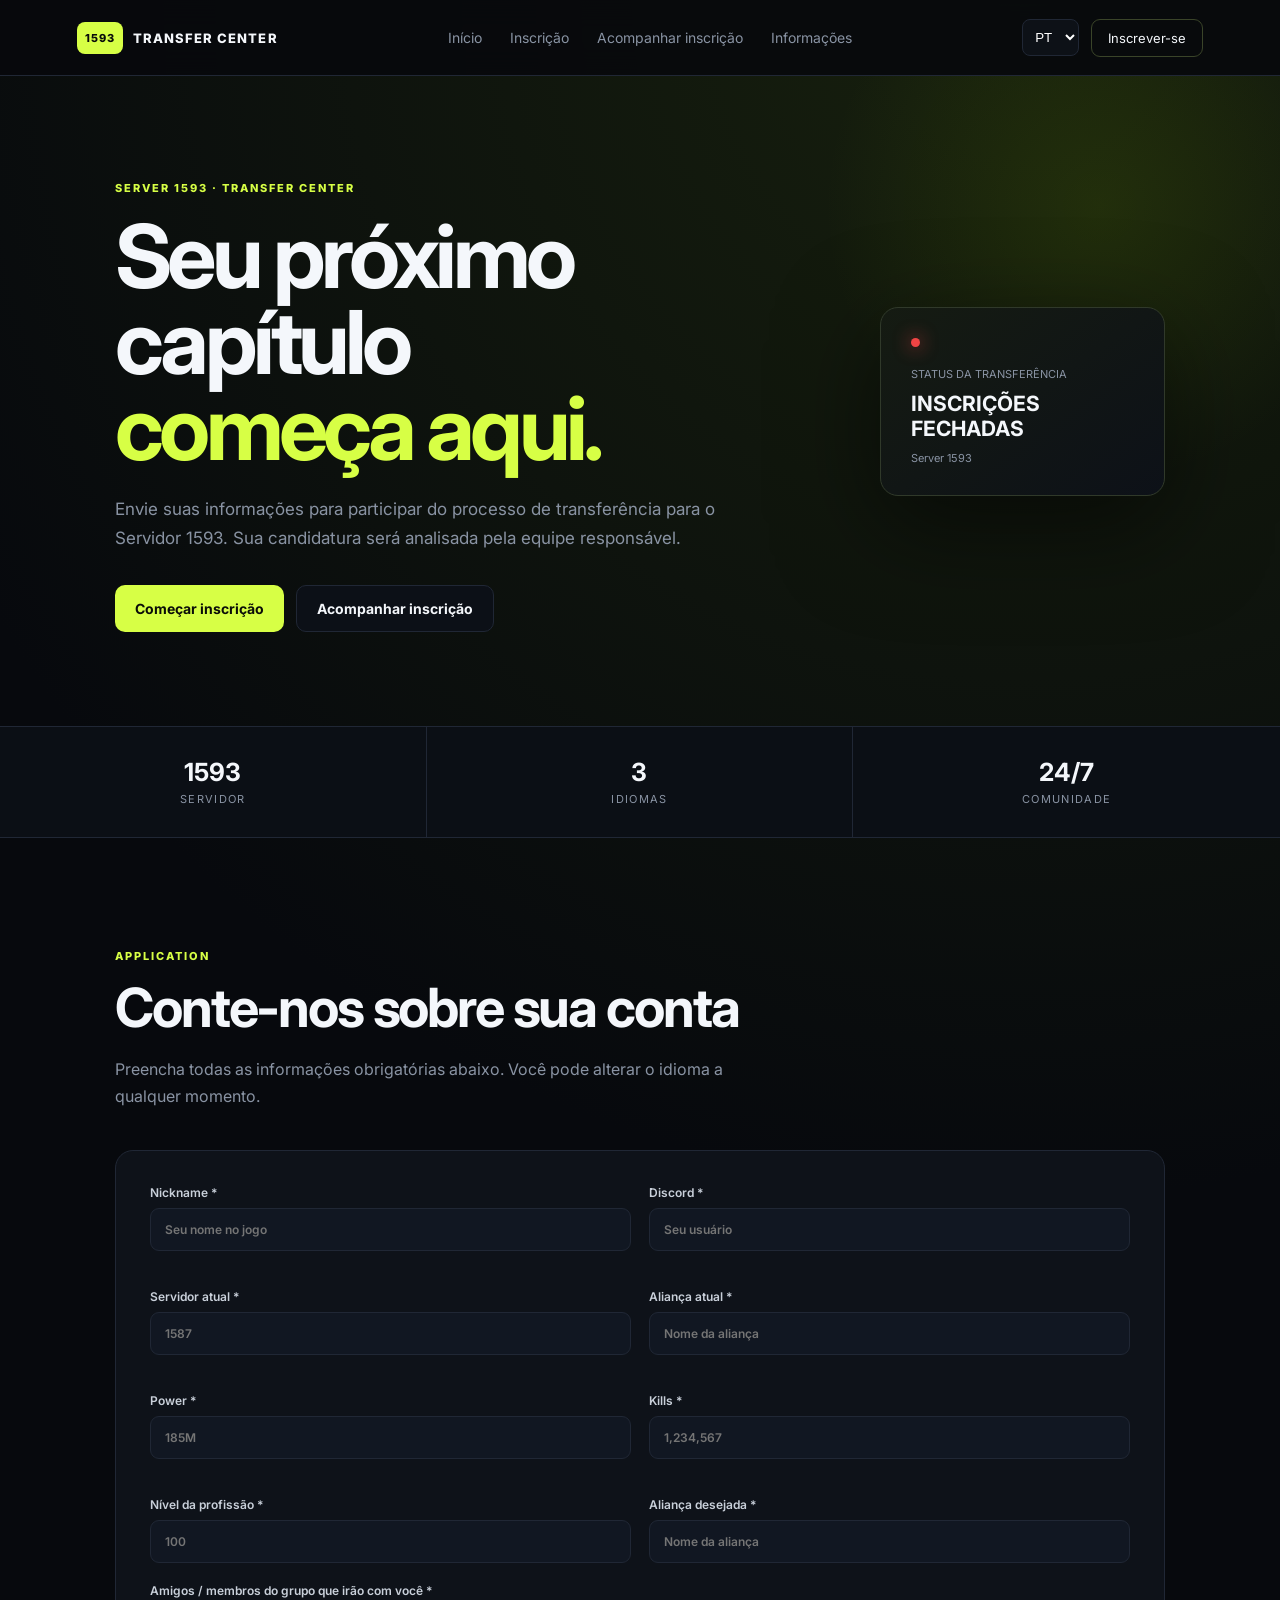
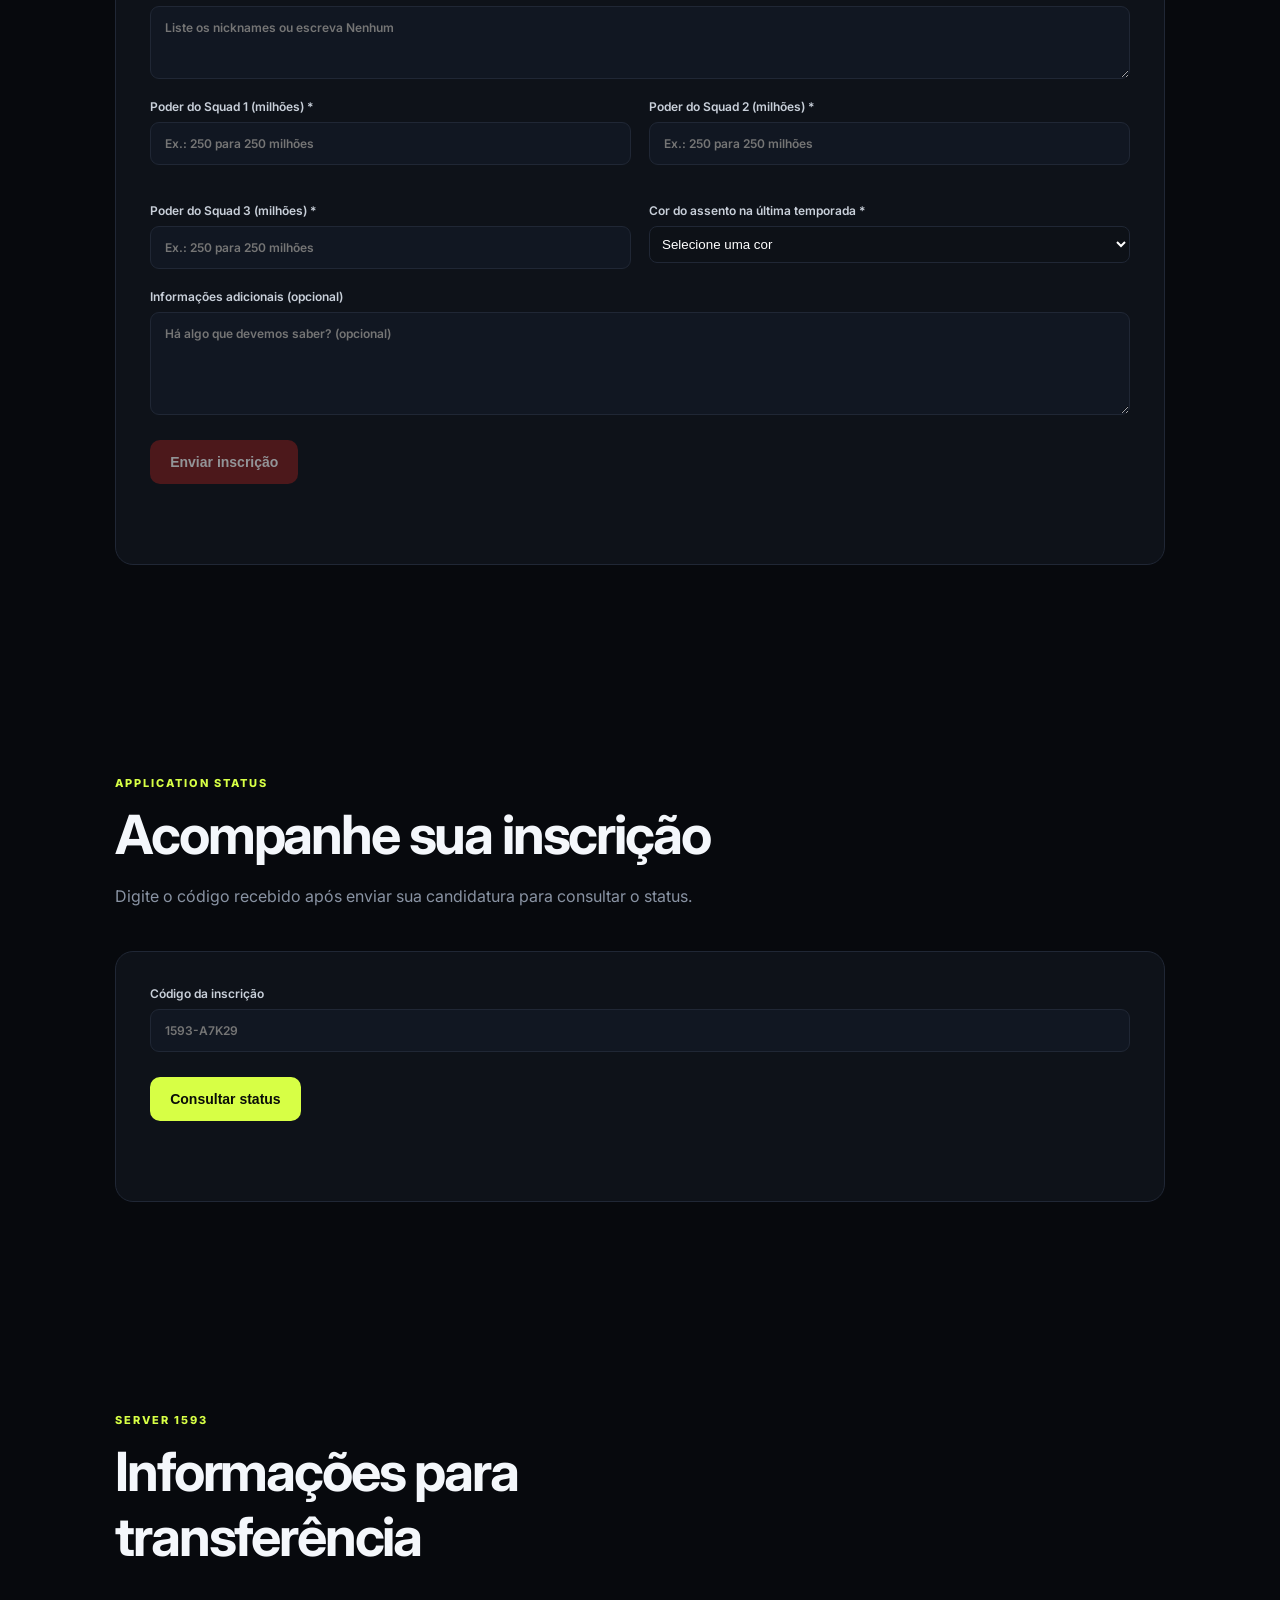
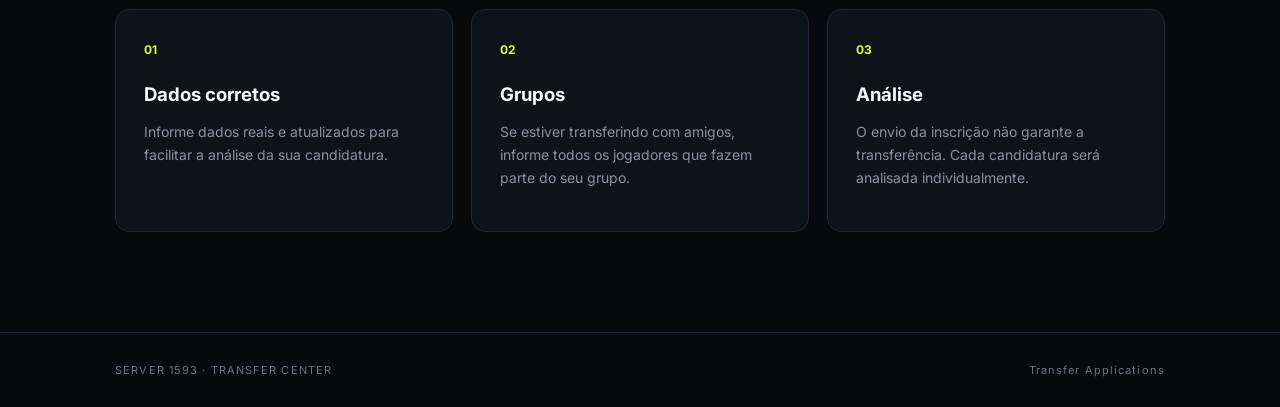
==== commit 1bada17f: "Update index.html" ====
--- a/index.html
+++ b/index.html
@@ -1,9 +1,11 @@
+
 <!doctype html>
 <html lang="pt-BR">
 <head>
   <meta charset="UTF-8">
   <meta name="viewport" content="width=device-width, initial-scale=1.0">
   <meta name="description" content="Server 1593 Transfer Center">
+  <meta name="theme-color" content="#0b0f14">
   <title>Server 1593 · Transfer Center</title>
   <link rel="stylesheet" href="./styles.css">
 </head>
@@ -34,22 +36,50 @@
   <main>
     <section id="home" class="hero">
       <div class="hero-glow"></div>
+
       <div class="hero-copy">
-        <p class="eyebrow" data-i18n="eyebrow">SERVER 1593 · TRANSFER CENTER</p>
-        <h1 data-i18n="hero_title">Seu próximo capítulo<br><span>começa aqui.</span></h1>
+        <p class="eyebrow" data-i18n="eyebrow">
+          SERVER 1593 · TRANSFER CENTER
+        </p>
+
+        <h1 data-i18n="hero_title">
+          Seu próximo capítulo<br><span>começa aqui.</span>
+        </h1>
+
         <p class="lead" data-i18n="hero_lead">
-          Envie suas informações para participar do processo de transferência para o Servidor 1593. Sua candidatura será analisada pela equipe responsável.
-        </p>
+          Envie suas informações para participar do processo de transferência
+          para o Servidor 1593. Sua candidatura será analisada pela equipe responsável.
+        </p>
+
         <div class="hero-actions">
-          <a class="button primary" href="#apply" data-i18n="hero_button">Começar inscrição</a>
-          <a class="button ghost" href="#status" data-i18n="status_button">Acompanhar inscrição</a>
+          <a class="button primary" href="#apply" data-i18n="hero_button">
+            Começar inscrição
+          </a>
+          <a class="button ghost" href="#status" data-i18n="status_button">
+            Acompanhar inscrição
+          </a>
         </div>
       </div>
 
       <div class="hero-card">
-        <div class="status-dot"></div>
-        <small data-i18n="status_label">STATUS DA TRANSFERÊNCIA</small>
-        <strong data-i18n="status_open">INSCRIÇÕES ABERTAS</strong>
+        <div
+          id="public-status-dot"
+          class="status-dot"
+          aria-hidden="true"
+        ></div>
+
+        <small data-i18n="status_label">
+          STATUS DA TRANSFERÊNCIA
+        </small>
+
+        <strong
+          id="public-registration-status"
+          data-i18n="status_open"
+          aria-live="polite"
+        >
+          INSCRIÇÕES ABERTAS
+        </strong>
+
         <span>Server 1593</span>
       </div>
     </section>
@@ -71,8 +101,14 @@
 
     <section id="apply" class="section application">
       <div class="section-heading">
-        <p class="eyebrow" data-i18n="application_eyebrow">APPLICATION</p>
-        <h2 data-i18n="application_title">Conte-nos sobre sua conta</h2>
+        <p class="eyebrow" data-i18n="application_eyebrow">
+          APPLICATION
+        </p>
+
+        <h2 data-i18n="application_title">
+          Conte-nos sobre sua conta
+        </h2>
+
         <p data-i18n="application_lead">
           Preencha as informações abaixo. Você pode alterar o idioma a qualquer momento.
         </p>
@@ -82,83 +118,163 @@
         <div class="form-grid">
           <label>
             <span data-i18n="nickname">Nickname *</span>
-            <input name="nickname" required maxlength="80"
-              data-i18n-placeholder="nickname_ph" placeholder="Seu nome no jogo">
+            <input
+              name="nickname"
+              required
+              maxlength="80"
+              data-i18n-placeholder="nickname_ph"
+              placeholder="Seu nome no jogo"
+            >
           </label>
 
           <label>
             <span data-i18n="discord">Discord *</span>
-            <input name="discord" required maxlength="80"
-              data-i18n-placeholder="discord_ph" placeholder="Seu usuário">
+            <input
+              name="discord"
+              required
+              maxlength="80"
+              data-i18n-placeholder="discord_ph"
+              placeholder="Seu usuário"
+            >
           </label>
 
           <label>
             <span data-i18n="current_server">Servidor atual *</span>
-            <input name="current_server" type="number" required min="1" step="1"
-              data-i18n-placeholder="current_server_ph" placeholder="1587">
+            <input
+              name="current_server"
+              type="number"
+              required
+              min="1"
+              step="1"
+              data-i18n-placeholder="current_server_ph"
+              placeholder="1587"
+            >
           </label>
 
           <label>
             <span data-i18n="current_alliance">Aliança atual *</span>
-            <input name="current_alliance" required maxlength="80"
-              data-i18n-placeholder="alliance_ph" placeholder="Nome da aliança">
+            <input
+              name="current_alliance"
+              required
+              maxlength="80"
+              data-i18n-placeholder="alliance_ph"
+              placeholder="Nome da aliança"
+            >
           </label>
 
           <label>
             <span data-i18n="power">Power *</span>
-            <input name="power" required maxlength="30"
-              data-i18n-placeholder="power_ph" placeholder="185M">
+            <input
+              name="power"
+              required
+              maxlength="30"
+              data-i18n-placeholder="power_ph"
+              placeholder="185M"
+            >
           </label>
 
           <label>
             <span data-i18n="kills">Kills *</span>
-            <input name="kills" required maxlength="30"
-              data-i18n-placeholder="kills_ph" placeholder="1,234,567">
+            <input
+              name="kills"
+              required
+              maxlength="30"
+              data-i18n-placeholder="kills_ph"
+              placeholder="1,234,567"
+            >
           </label>
 
           <label>
             <span data-i18n="profession">Nível da profissão *</span>
-            <input name="profession" type="number" required min="0" step="1"
-              data-i18n-placeholder="profession_ph" placeholder="100">
+            <input
+              name="profession"
+              type="number"
+              required
+              min="0"
+              step="1"
+              data-i18n-placeholder="profession_ph"
+              placeholder="100"
+            >
           </label>
 
           <label>
             <span data-i18n="desired_alliance">Aliança desejada *</span>
-            <input name="desired_alliance" required maxlength="80"
-              data-i18n-placeholder="desired_ph" placeholder="Nome da aliança">
+            <input
+              name="desired_alliance"
+              required
+              maxlength="80"
+              data-i18n-placeholder="desired_ph"
+              placeholder="Nome da aliança"
+            >
           </label>
         </div>
 
         <label>
-          <span data-i18n="friends">Amigos / membros do grupo que irão com você *</span>
-          <textarea name="friends" rows="3" required
+          <span data-i18n="friends">
+            Amigos / membros do grupo que irão com você *
+          </span>
+          <textarea
+            name="friends"
+            rows="3"
+            required
             data-i18n-placeholder="friends_ph"
-            placeholder="Liste os nicknames ou escreva Nenhum"></textarea>
+            placeholder="Liste os nicknames ou escreva Nenhum"
+          ></textarea>
         </label>
 
         <div class="form-grid">
           <label>
             <span data-i18n="squad1">Poder do Squad 1 (milhões) *</span>
-            <input name="squad_1" type="number" required min="0" step="any"
-              data-i18n-placeholder="squad_ph" placeholder="250">
+            <input
+              name="squad_1"
+              type="number"
+              required
+              min="0"
+              step="any"
+              data-i18n-placeholder="squad_ph"
+              placeholder="250"
+            >
           </label>
 
           <label>
             <span data-i18n="squad2">Poder do Squad 2 (milhões) *</span>
-            <input name="squad_2" type="number" required min="0" step="any"
-              data-i18n-placeholder="squad_ph" placeholder="180">
+            <input
+              name="squad_2"
+              type="number"
+              required
+              min="0"
+              step="any"
+              data-i18n-placeholder="squad_ph"
+              placeholder="180"
+            >
           </label>
 
           <label>
             <span data-i18n="squad3">Poder do Squad 3 (milhões) *</span>
-            <input name="squad_3" type="number" required min="0" step="any"
-              data-i18n-placeholder="squad_ph" placeholder="120">
-          </label>
-
-          <label>
-            <span data-i18n="contact">Cor do assento na última temporada *</span>
+            <input
+              name="squad_3"
+              type="number"
+              required
+              min="0"
+              step="any"
+              data-i18n-placeholder="squad_ph"
+              placeholder="120"
+            >
+          </label>
+
+          <label>
+            <span data-i18n="contact">
+              Cor do assento na última temporada *
+            </span>
             <select name="contact" required>
-              <option value="" selected disabled data-i18n="seat_placeholder">Selecione uma cor</option>
+              <option
+                value=""
+                selected
+                disabled
+                data-i18n="seat_placeholder"
+              >
+                Selecione uma cor
+              </option>
               <option value="Dourado" data-i18n="seat_gold">Dourado</option>
               <option value="Roxo" data-i18n="seat_purple">Roxo</option>
               <option value="Azul" data-i18n="seat_blue">Azul</option>
@@ -168,50 +284,98 @@
         </div>
 
         <label>
-          <span data-i18n="comments">Informações adicionais (opcional)</span>
-          <textarea name="comments" rows="5"
+          <span data-i18n="comments">
+            Informações adicionais (opcional)
+          </span>
+          <textarea
+            name="comments"
+            rows="5"
             data-i18n-placeholder="comments_ph"
-            placeholder="Há algo que devemos saber?"></textarea>
+            placeholder="Há algo que devemos saber?"
+          ></textarea>
         </label>
 
-        <input type="hidden" name="language" id="form-language" value="pt">
-
-        <button class="button primary submit" type="submit" data-i18n="submit">
+        <input
+          type="hidden"
+          name="language"
+          id="form-language"
+          value="pt"
+        >
+
+        <button
+          class="button primary submit"
+          type="submit"
+          data-i18n="submit"
+        >
           Enviar inscrição
         </button>
 
-        <p id="form-message" class="form-message" role="status"></p>
+        <p
+          id="form-message"
+          class="form-message"
+          role="status"
+          aria-live="polite"
+        ></p>
       </form>
     </section>
 
     <section id="status" class="section status-section">
       <div class="section-heading">
-        <p class="eyebrow" data-i18n="status_eyebrow">APPLICATION STATUS</p>
-        <h2 data-i18n="status_title">Acompanhe sua inscrição</h2>
+        <p class="eyebrow" data-i18n="status_eyebrow">
+          APPLICATION STATUS
+        </p>
+
+        <h2 data-i18n="status_title">
+          Acompanhe sua inscrição
+        </h2>
+
         <p data-i18n="status_description">
           Digite o código recebido após enviar sua inscrição para consultar o andamento.
         </p>
       </div>
 
       <div class="form-card status-card">
-        <label>
-          <span data-i18n="status_code_label">Código da inscrição</span>
-          <input id="application-code" type="text" maxlength="10"
-            placeholder="1593-A7K29" autocomplete="off">
+        <label for="application-code">
+          <span data-i18n="status_code_label">
+            Código da inscrição
+          </span>
+          <input
+            id="application-code"
+            type="text"
+            maxlength="10"
+            placeholder="1593-A7K29"
+            autocomplete="off"
+          >
         </label>
 
-        <button id="check-status" class="button primary submit" type="button"
-          data-i18n="status_check">Consultar status</button>
-
-        <p id="status-message" class="form-message" role="status"></p>
+        <button
+          id="check-status"
+          class="button primary submit"
+          type="button"
+          data-i18n="status_check"
+        >
+          Consultar status
+        </button>
+
+        <p
+          id="status-message"
+          class="form-message"
+          role="status"
+          aria-live="polite"
+        ></p>
 
         <div id="status-result" class="status-result" hidden>
           <div class="status-result-code">
-            <small data-i18n="status_result_code">Código da inscrição</small>
+            <small data-i18n="status_result_code">
+              Código da inscrição
+            </small>
             <strong id="result-code"></strong>
           </div>
+
           <div class="status-result-status">
-            <small data-i18n="status_result_status">Status</small>
+            <small data-i18n="status_result_status">
+              Status
+            </small>
             <strong id="result-status"></strong>
           </div>
         </div>
@@ -220,8 +384,13 @@
 
     <section id="rules" class="section rules">
       <div class="section-heading">
-        <p class="eyebrow" data-i18n="info_eyebrow">SERVER 1593</p>
-        <h2 data-i18n="info_title">Informações para transferência</h2>
+        <p class="eyebrow" data-i18n="info_eyebrow">
+          SERVER 1593
+        </p>
+
+        <h2 data-i18n="info_title">
+          Informações para transferência
+        </h2>
       </div>
 
       <div class="rule-grid">
--- a/styles.css
+++ b/styles.css
@@ -8,3 +8,24 @@
 .rule-grid{display:grid;grid-template-columns:repeat(3,1fr);gap:18px}.rule-grid article{padding:28px;border:1px solid var(--line);background:var(--panel);border-radius:14px}.rule-grid b{color:var(--accent);font-size:12px}.rule-grid h3{margin:25px 0 10px}.rule-grid p{color:var(--muted);line-height:1.65;font-size:14px}
 footer{display:flex;justify-content:space-between;padding:30px 9vw;border-top:1px solid var(--line);color:#697382;font-size:11px;letter-spacing:.1em}
 @media(max-width:800px){.nav nav{display:none}.nav{padding:0 5vw}.brand{font-size:11px}.nav-cta{display:none}.hero{padding:70px 6vw;min-height:auto;display:block}.hero-card{margin-top:45px;width:100%}.stats{grid-template-columns:1fr}.stats div{border-right:0;border-bottom:1px solid var(--line)}.section{padding:70px 6vw}.form-grid,.rule-grid{grid-template-columns:1fr}footer{padding:25px 6vw;gap:20px;flex-direction:column}}
+
+.status-dot.is-open {
+    background: #d7ff45;
+    box-shadow: 0 0 18px #d7ff45;
+}
+
+.status-dot.is-closed {
+    background: #ef4444;
+    box-shadow: 0 0 18px #ef4444;
+}
+
+#application-form button[type="submit"]:disabled {
+    opacity: 0.55;
+    cursor: not-allowed;
+    transform: none;
+}
+
+#application-form button.registration-closed {
+    background: #7f1d1d;
+    color: #ffffff;
+}
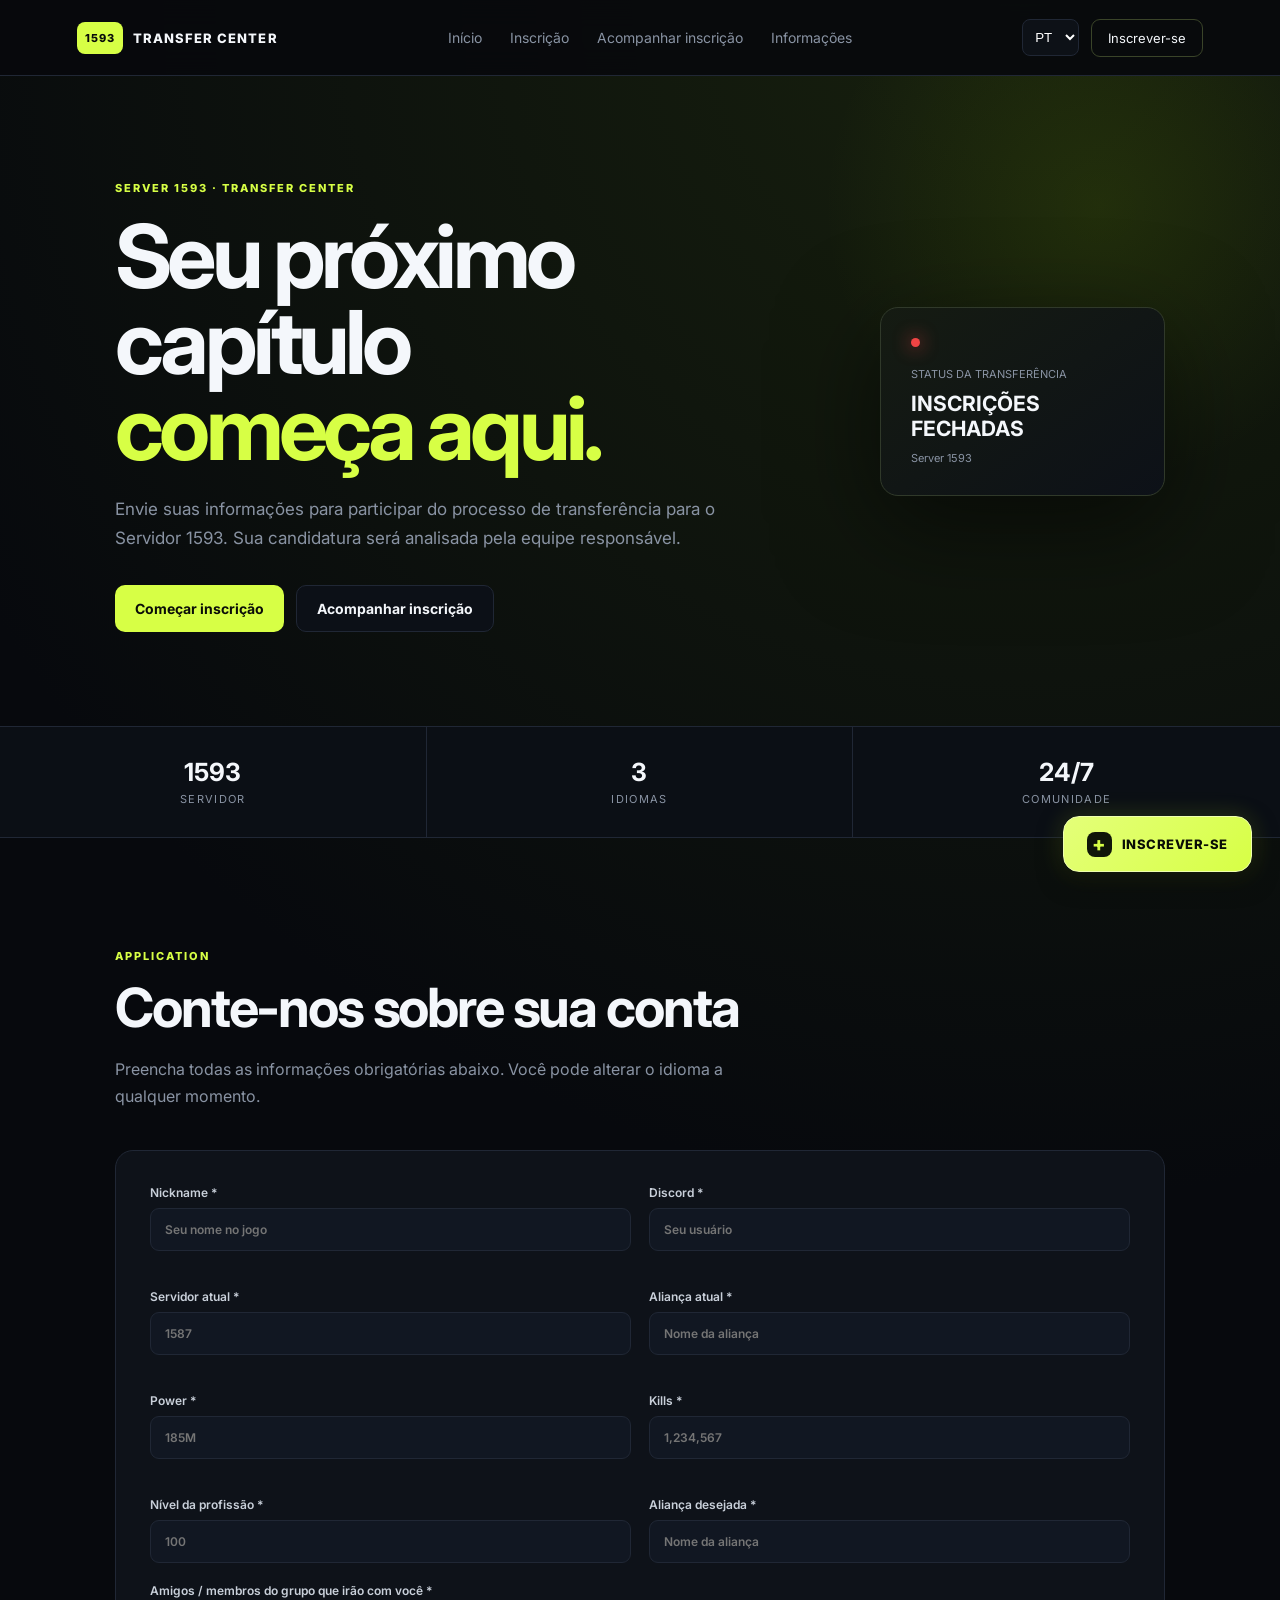
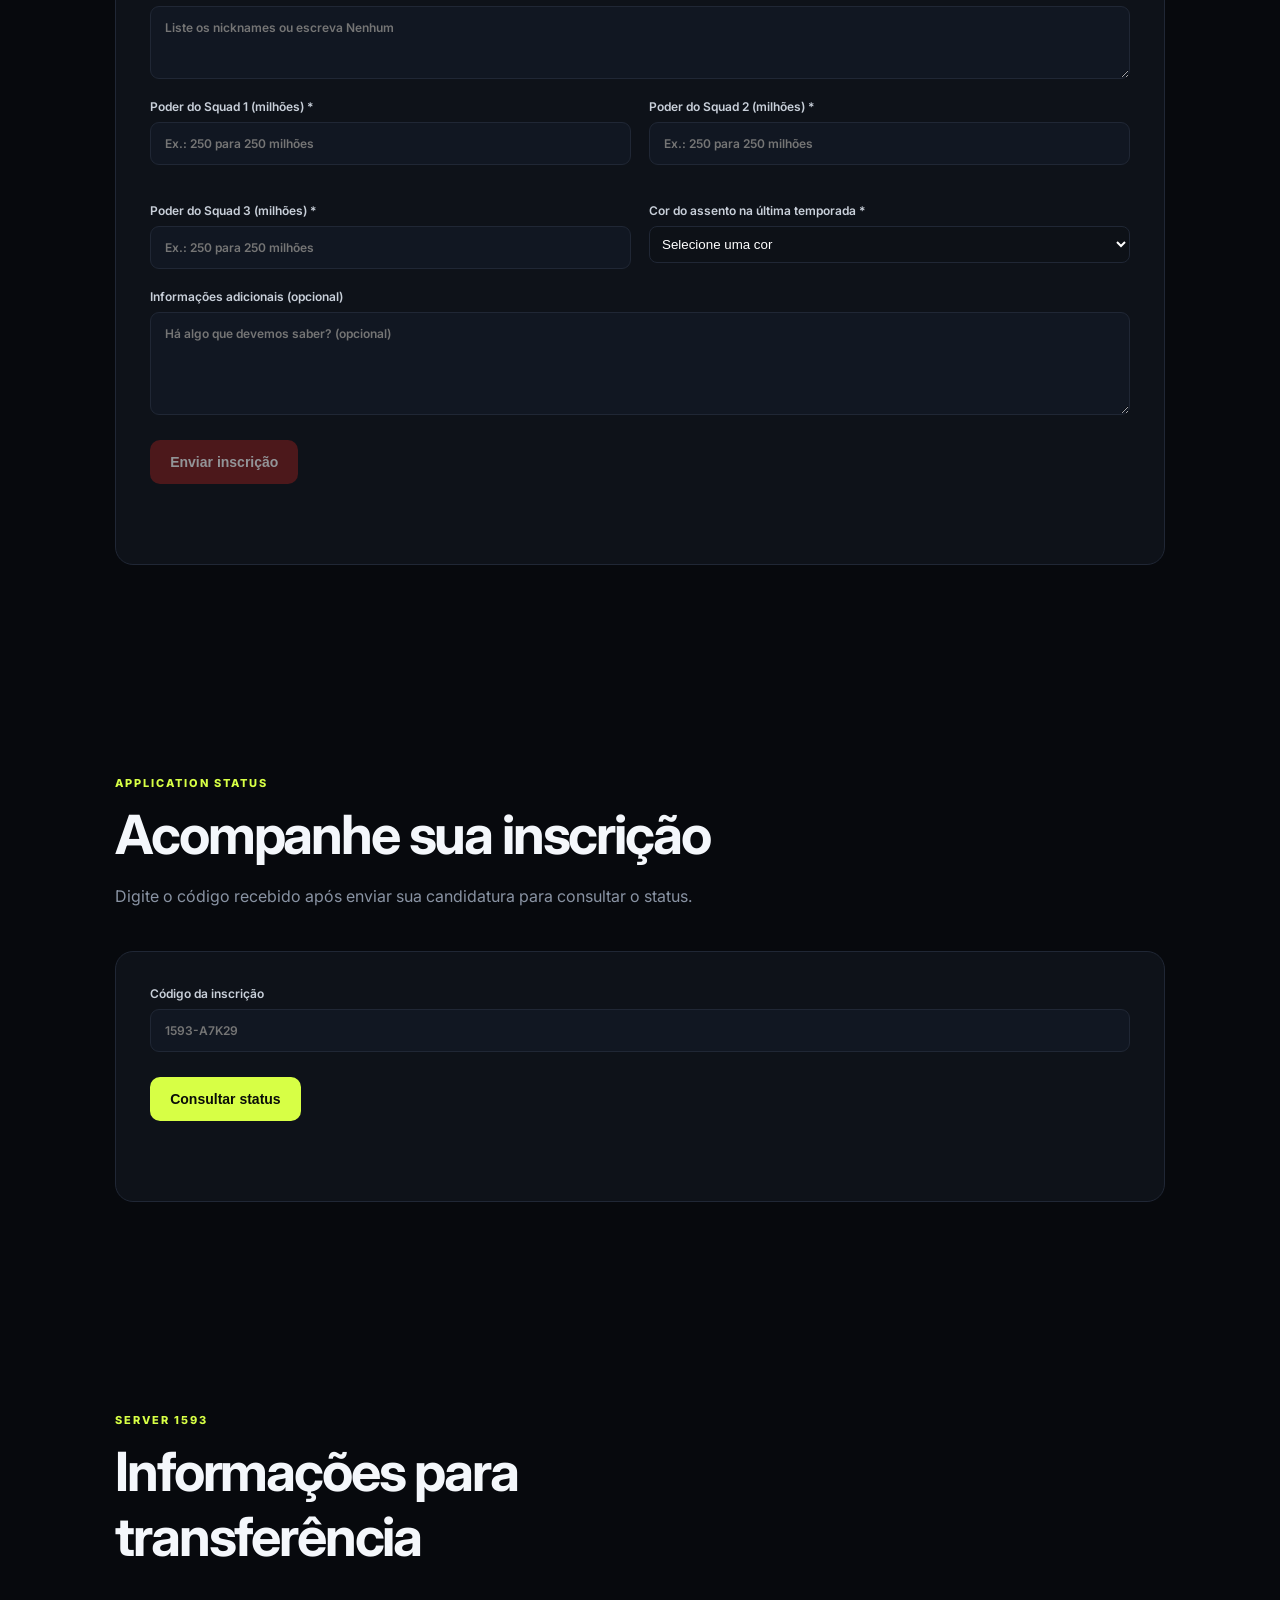
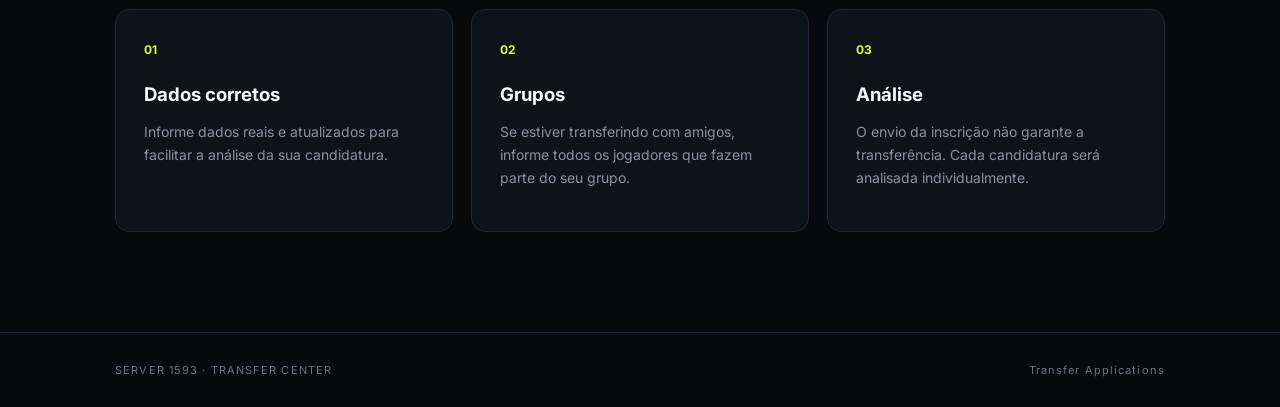
==== commit 00471f16: "Update index.html" ====
--- a/index.html
+++ b/index.html
@@ -9,6 +9,7 @@
   <title>Server 1593 · Transfer Center</title>
   <link rel="stylesheet" href="./styles.css">
 </head>
+
 <body>
   <header class="nav">
     <div class="brand">
@@ -29,7 +30,10 @@
         <option value="en">EN</option>
         <option value="es">ES</option>
       </select>
-      <a class="nav-cta" href="#apply" data-i18n="nav_cta">Inscrever-se</a>
+
+      <a class="nav-cta" href="#apply" data-i18n="nav_cta">
+        Inscrever-se
+      </a>
     </div>
   </header>
 
@@ -55,6 +59,7 @@
           <a class="button primary" href="#apply" data-i18n="hero_button">
             Começar inscrição
           </a>
+
           <a class="button ghost" href="#status" data-i18n="status_button">
             Acompanhar inscrição
           </a>
@@ -89,10 +94,12 @@
         <strong>1593</strong>
         <span data-i18n="stat_server">Servidor</span>
       </div>
+
       <div>
         <strong>3</strong>
         <span data-i18n="stat_languages">Idiomas</span>
       </div>
+
       <div>
         <strong>24/7</strong>
         <span data-i18n="stat_community">Comunidade</span>
@@ -213,6 +220,7 @@
           <span data-i18n="friends">
             Amigos / membros do grupo que irão com você *
           </span>
+
           <textarea
             name="friends"
             rows="3"
@@ -266,6 +274,7 @@
             <span data-i18n="contact">
               Cor do assento na última temporada *
             </span>
+
             <select name="contact" required>
               <option
                 value=""
@@ -275,6 +284,7 @@
               >
                 Selecione uma cor
               </option>
+
               <option value="Dourado" data-i18n="seat_gold">Dourado</option>
               <option value="Roxo" data-i18n="seat_purple">Roxo</option>
               <option value="Azul" data-i18n="seat_blue">Azul</option>
@@ -287,6 +297,7 @@
           <span data-i18n="comments">
             Informações adicionais (opcional)
           </span>
+
           <textarea
             name="comments"
             rows="5"
@@ -339,6 +350,7 @@
           <span data-i18n="status_code_label">
             Código da inscrição
           </span>
+
           <input
             id="application-code"
             type="text"
@@ -369,6 +381,7 @@
             <small data-i18n="status_result_code">
               Código da inscrição
             </small>
+
             <strong id="result-code"></strong>
           </div>
 
@@ -376,6 +389,7 @@
             <small data-i18n="status_result_status">
               Status
             </small>
+
             <strong id="result-status"></strong>
           </div>
         </div>
@@ -426,6 +440,17 @@
     <span data-i18n="footer">Transfer Applications</span>
   </footer>
 
+  <!-- BOTÃO FLUTUANTE DE INSCRIÇÃO -->
+  <a
+    id="floating-apply"
+    class="floating-apply"
+    href="#apply"
+    data-i18n="nav_cta"
+    aria-label="Inscrever-se no Server 1593"
+  >
+    Inscrever-se
+  </a>
+
   <script type="module" src="./app.js"></script>
 </body>
 </html>
--- a/styles.css
+++ b/styles.css
@@ -29,3 +29,124 @@
     background: #7f1d1d;
     color: #ffffff;
 }
+
+/* =========================================
+   BOTÃO FLUTUANTE — SERVER 1593
+   ========================================= */
+
+.floating-apply {
+    position: fixed;
+    right: 28px;
+    bottom: 28px;
+    z-index: 1000;
+
+    display: inline-flex;
+    align-items: center;
+    justify-content: center;
+    gap: 10px;
+
+    min-height: 56px;
+    padding: 0 23px;
+
+    background: linear-gradient(135deg, #e4ff79, #d7ff45);
+    color: #090d05;
+
+    border: 1px solid #efffae;
+    border-radius: 16px;
+
+    font-family: Inter, system-ui, sans-serif;
+    font-size: 13px;
+    font-weight: 800;
+    letter-spacing: 0.04em;
+    text-transform: uppercase;
+    text-decoration: none;
+
+    box-shadow:
+        0 8px 25px #0008,
+        0 0 24px #d7ff4530;
+
+    transition:
+        transform 0.25s ease,
+        box-shadow 0.25s ease,
+        background 0.25s ease;
+
+    animation: floating-apply-in 0.5s ease both;
+}
+
+.floating-apply::before {
+    content: "+";
+    display: grid;
+    place-items: center;
+    width: 25px;
+    height: 25px;
+    border-radius: 8px;
+    background: #101609;
+    color: #d7ff45;
+    font-size: 20px;
+    line-height: 1;
+}
+
+.floating-apply:hover {
+    transform: translateY(-4px);
+    box-shadow:
+        0 12px 32px #0009,
+        0 0 32px #d7ff4560;
+}
+
+.floating-apply:active {
+    transform: translateY(-1px) scale(0.98);
+}
+
+.floating-apply:focus-visible {
+    outline: 3px solid #fff;
+    outline-offset: 4px;
+}
+
+@keyframes floating-apply-in {
+    from {
+        opacity: 0;
+        transform: translateY(14px);
+    }
+    to {
+        opacity: 1;
+        transform: translateY(0);
+    }
+}
+
+/* Estado visual quando as inscrições estão fechadas */
+.floating-apply.registration-closed {
+    background: linear-gradient(135deg, #30343b, #1b2028);
+    border-color: #454b55;
+    color: #c0c6cf;
+    box-shadow: 0 8px 25px #0006;
+}
+
+.floating-apply.registration-closed::before {
+    content: "×";
+    background: #454b55;
+    color: #fff;
+}
+
+/* Adaptação para telas pequenas */
+@media (max-width: 600px) {
+    .floating-apply {
+        right: 16px;
+        bottom: 16px;
+        min-height: 50px;
+        padding: 0 16px;
+        border-radius: 13px;
+        font-size: 11px;
+    }
+
+    .floating-apply::before {
+        width: 23px;
+        height: 23px;
+    }
+}
+
+@media (prefers-reduced-motion: reduce) {
+    .floating-apply {
+        animation: none;
+        transition: none;
+    }
+}
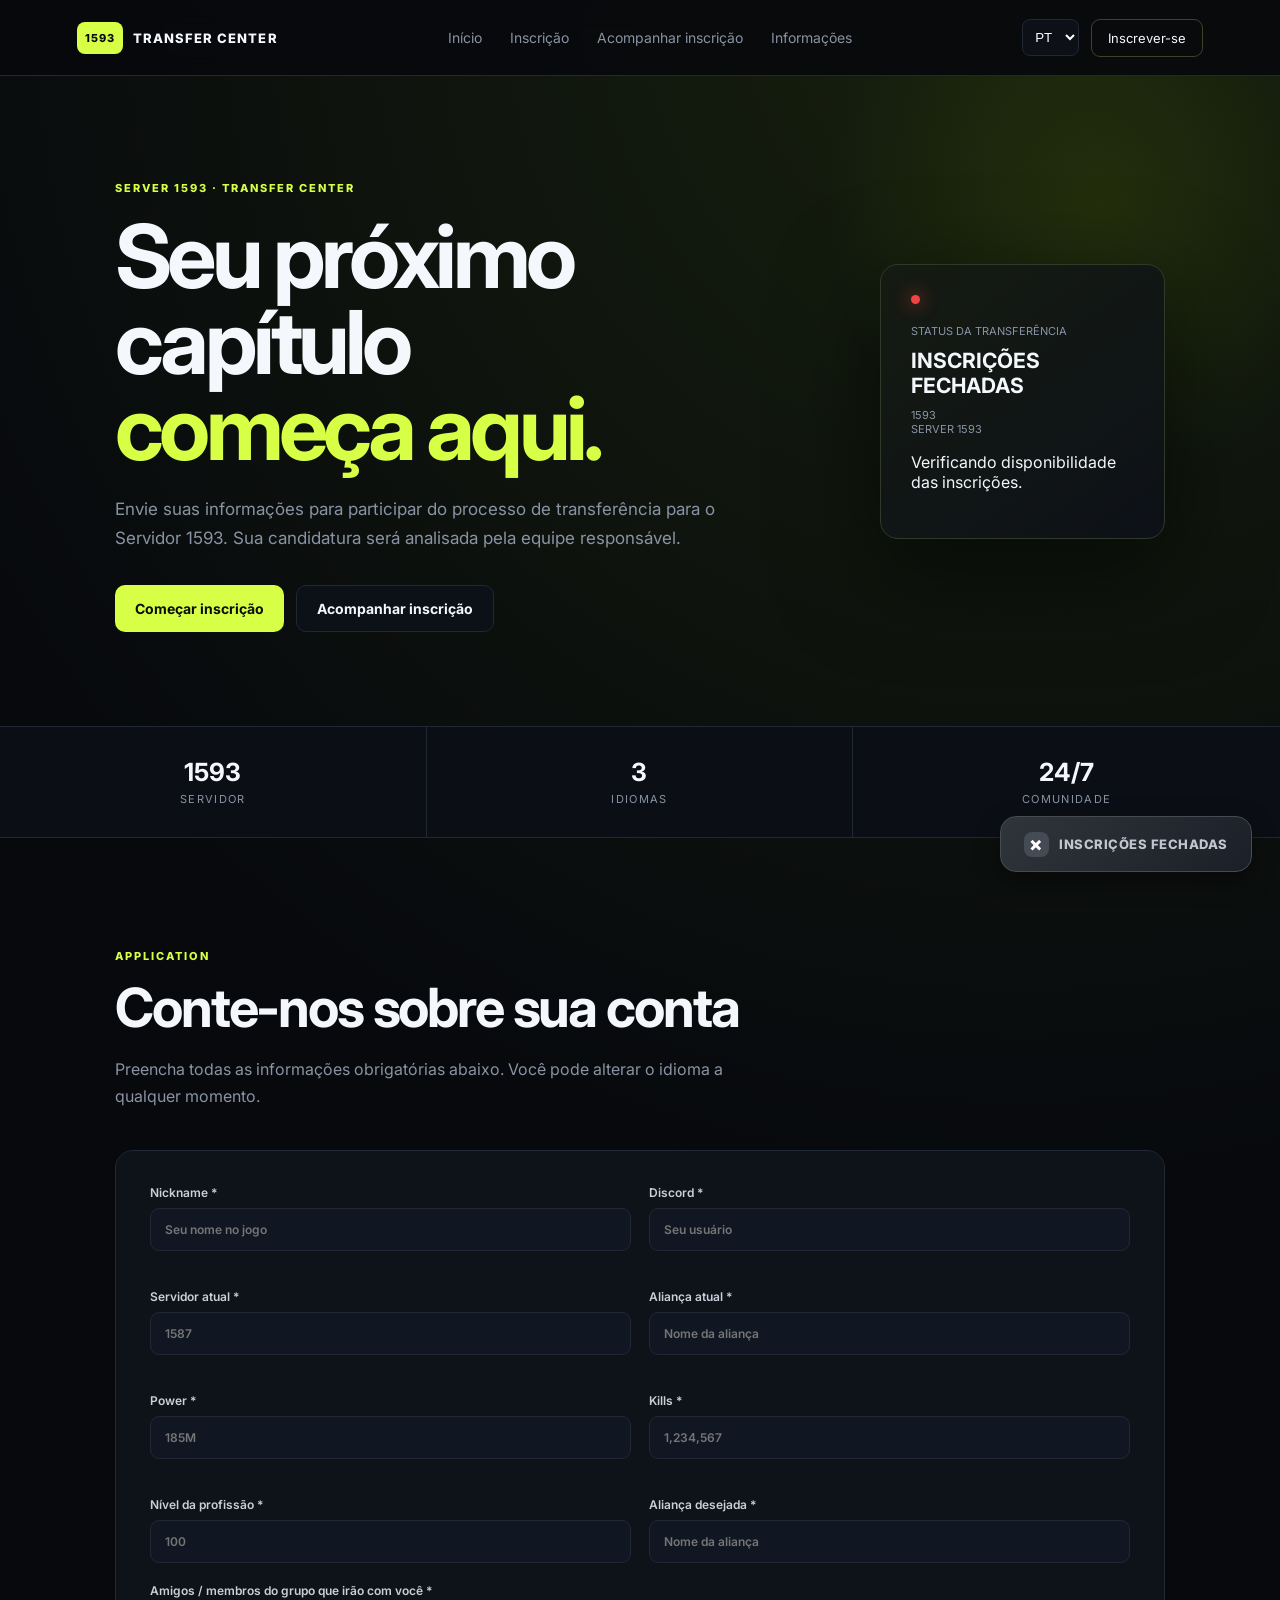
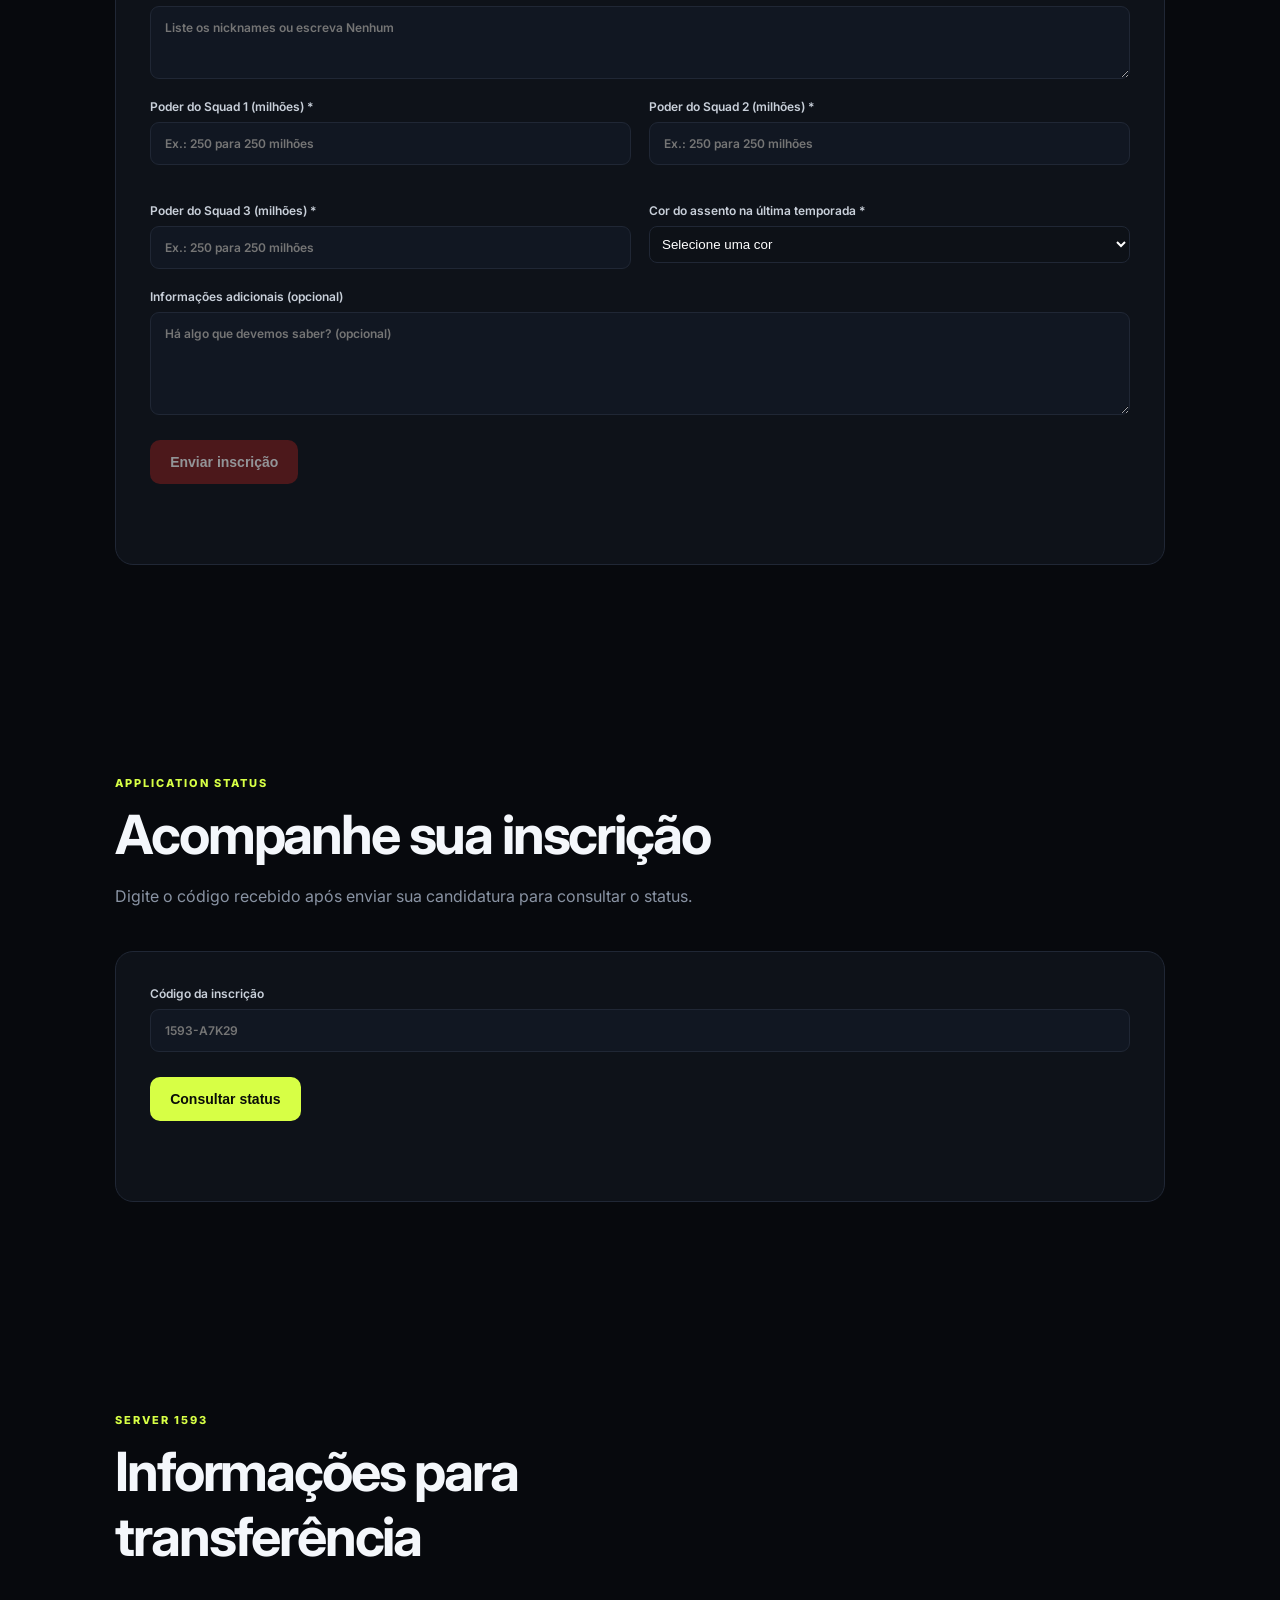
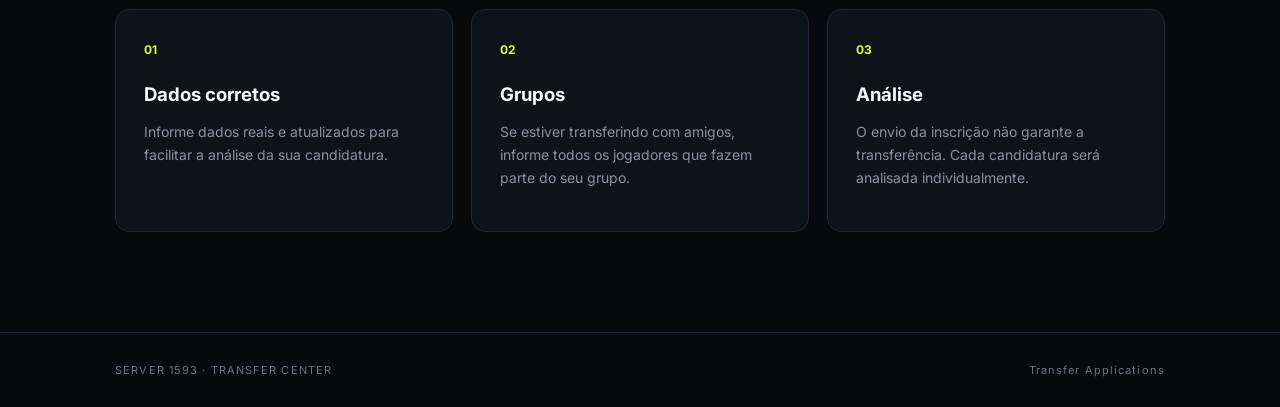
==== commit 0ceb31b6: "Update index.html" ====
--- a/index.html
+++ b/index.html
@@ -9,7 +9,6 @@
   <title>Server 1593 · Transfer Center</title>
   <link rel="stylesheet" href="./styles.css">
 </head>
-
 <body>
   <header class="nav">
     <div class="brand">
@@ -30,10 +29,7 @@
         <option value="en">EN</option>
         <option value="es">ES</option>
       </select>
-
-      <a class="nav-cta" href="#apply" data-i18n="nav_cta">
-        Inscrever-se
-      </a>
+      <a class="nav-cta" href="#apply" data-i18n="nav_cta">Inscrever-se</a>
     </div>
   </header>
 
@@ -59,33 +55,30 @@
           <a class="button primary" href="#apply" data-i18n="hero_button">
             Começar inscrição
           </a>
-
           <a class="button ghost" href="#status" data-i18n="status_button">
             Acompanhar inscrição
           </a>
         </div>
       </div>
 
-      <div class="hero-card">
-        <div
-          id="public-status-dot"
-          class="status-dot"
-          aria-hidden="true"
-        ></div>
-
-        <small data-i18n="status_label">
-          STATUS DA TRANSFERÊNCIA
-        </small>
-
-        <strong
-          id="public-registration-status"
-          data-i18n="status_open"
-          aria-live="polite"
-        >
-          INSCRIÇÕES ABERTAS
+      <div class="hero-card" id="transfer-status-card">
+        <div class="hero-status-heading">
+          <span id="public-status-dot" class="status-dot is-loading" aria-hidden="true"></span>
+          <small data-i18n="status_label">STATUS DA TRANSFERÊNCIA</small>
+        </div>
+
+        <strong id="public-registration-status" aria-live="polite">
+          Verificando status...
         </strong>
 
-        <span>Server 1593</span>
+        <span class="server-label">
+          <span class="server-symbol">1593</span>
+          <span>SERVER 1593</span>
+        </span>
+
+        <p id="public-status-description" class="status-description" aria-live="polite">
+          Verificando disponibilidade das inscrições.
+        </p>
       </div>
     </section>
 
@@ -94,12 +87,10 @@
         <strong>1593</strong>
         <span data-i18n="stat_server">Servidor</span>
       </div>
-
       <div>
         <strong>3</strong>
         <span data-i18n="stat_languages">Idiomas</span>
       </div>
-
       <div>
         <strong>24/7</strong>
         <span data-i18n="stat_community">Comunidade</span>
@@ -108,183 +99,106 @@
 
     <section id="apply" class="section application">
       <div class="section-heading">
-        <p class="eyebrow" data-i18n="application_eyebrow">
-          APPLICATION
-        </p>
-
-        <h2 data-i18n="application_title">
-          Conte-nos sobre sua conta
-        </h2>
-
+        <p class="eyebrow" data-i18n="application_eyebrow">APPLICATION</p>
+        <h2 data-i18n="application_title">Conte-nos sobre sua conta</h2>
         <p data-i18n="application_lead">
           Preencha as informações abaixo. Você pode alterar o idioma a qualquer momento.
         </p>
       </div>
 
+      <div id="registration-closed-notice" class="registration-notice" hidden>
+        <span class="notice-icon" aria-hidden="true">!</span>
+        <div>
+          <h3 data-i18n="closed_title">Inscrições temporariamente fechadas</h3>
+          <p data-i18n="closed_message">
+            No momento, não estamos recebendo novas candidaturas para transferência ao Servidor 1593. Acompanhe esta página para saber quando as inscrições serão reabertas.
+          </p>
+        </div>
+      </div>
+
       <form id="application-form" class="form-card">
         <div class="form-grid">
           <label>
             <span data-i18n="nickname">Nickname *</span>
-            <input
-              name="nickname"
-              required
-              maxlength="80"
-              data-i18n-placeholder="nickname_ph"
-              placeholder="Seu nome no jogo"
-            >
+            <input name="nickname" required maxlength="80"
+              data-i18n-placeholder="nickname_ph" placeholder="Seu nome no jogo">
           </label>
 
           <label>
             <span data-i18n="discord">Discord *</span>
-            <input
-              name="discord"
-              required
-              maxlength="80"
-              data-i18n-placeholder="discord_ph"
-              placeholder="Seu usuário"
-            >
+            <input name="discord" required maxlength="80"
+              data-i18n-placeholder="discord_ph" placeholder="Seu usuário">
           </label>
 
           <label>
             <span data-i18n="current_server">Servidor atual *</span>
-            <input
-              name="current_server"
-              type="number"
-              required
-              min="1"
-              step="1"
-              data-i18n-placeholder="current_server_ph"
-              placeholder="1587"
-            >
+            <input name="current_server" type="number" required min="1" step="1"
+              data-i18n-placeholder="current_server_ph" placeholder="1587">
           </label>
 
           <label>
             <span data-i18n="current_alliance">Aliança atual *</span>
-            <input
-              name="current_alliance"
-              required
-              maxlength="80"
-              data-i18n-placeholder="alliance_ph"
-              placeholder="Nome da aliança"
-            >
+            <input name="current_alliance" required maxlength="80"
+              data-i18n-placeholder="alliance_ph" placeholder="Nome da aliança">
           </label>
 
           <label>
             <span data-i18n="power">Power *</span>
-            <input
-              name="power"
-              required
-              maxlength="30"
-              data-i18n-placeholder="power_ph"
-              placeholder="185M"
-            >
+            <input name="power" required maxlength="30"
+              data-i18n-placeholder="power_ph" placeholder="185M">
           </label>
 
           <label>
             <span data-i18n="kills">Kills *</span>
-            <input
-              name="kills"
-              required
-              maxlength="30"
-              data-i18n-placeholder="kills_ph"
-              placeholder="1,234,567"
-            >
+            <input name="kills" required maxlength="30"
+              data-i18n-placeholder="kills_ph" placeholder="1,234,567">
           </label>
 
           <label>
             <span data-i18n="profession">Nível da profissão *</span>
-            <input
-              name="profession"
-              type="number"
-              required
-              min="0"
-              step="1"
-              data-i18n-placeholder="profession_ph"
-              placeholder="100"
-            >
+            <input name="profession" type="number" required min="0" step="1"
+              data-i18n-placeholder="profession_ph" placeholder="100">
           </label>
 
           <label>
             <span data-i18n="desired_alliance">Aliança desejada *</span>
-            <input
-              name="desired_alliance"
-              required
-              maxlength="80"
-              data-i18n-placeholder="desired_ph"
-              placeholder="Nome da aliança"
-            >
+            <input name="desired_alliance" required maxlength="80"
+              data-i18n-placeholder="desired_ph" placeholder="Nome da aliança">
           </label>
         </div>
 
         <label>
-          <span data-i18n="friends">
-            Amigos / membros do grupo que irão com você *
-          </span>
-
-          <textarea
-            name="friends"
-            rows="3"
-            required
+          <span data-i18n="friends">Amigos / membros do grupo que irão com você *</span>
+          <textarea name="friends" rows="3" required
             data-i18n-placeholder="friends_ph"
-            placeholder="Liste os nicknames ou escreva Nenhum"
-          ></textarea>
+            placeholder="Liste os nicknames ou escreva Nenhum"></textarea>
         </label>
 
         <div class="form-grid">
           <label>
             <span data-i18n="squad1">Poder do Squad 1 (milhões) *</span>
-            <input
-              name="squad_1"
-              type="number"
-              required
-              min="0"
-              step="any"
-              data-i18n-placeholder="squad_ph"
-              placeholder="250"
-            >
+            <input name="squad_1" type="number" required min="0" step="any"
+              data-i18n-placeholder="squad_ph" placeholder="250">
           </label>
 
           <label>
             <span data-i18n="squad2">Poder do Squad 2 (milhões) *</span>
-            <input
-              name="squad_2"
-              type="number"
-              required
-              min="0"
-              step="any"
-              data-i18n-placeholder="squad_ph"
-              placeholder="180"
-            >
+            <input name="squad_2" type="number" required min="0" step="any"
+              data-i18n-placeholder="squad_ph" placeholder="180">
           </label>
 
           <label>
             <span data-i18n="squad3">Poder do Squad 3 (milhões) *</span>
-            <input
-              name="squad_3"
-              type="number"
-              required
-              min="0"
-              step="any"
-              data-i18n-placeholder="squad_ph"
-              placeholder="120"
-            >
-          </label>
-
-          <label>
-            <span data-i18n="contact">
-              Cor do assento na última temporada *
-            </span>
-
+            <input name="squad_3" type="number" required min="0" step="any"
+              data-i18n-placeholder="squad_ph" placeholder="120">
+          </label>
+
+          <label>
+            <span data-i18n="contact">Cor do assento na última temporada *</span>
             <select name="contact" required>
-              <option
-                value=""
-                selected
-                disabled
-                data-i18n="seat_placeholder"
-              >
+              <option value="" selected disabled data-i18n="seat_placeholder">
                 Selecione uma cor
               </option>
-
               <option value="Dourado" data-i18n="seat_gold">Dourado</option>
               <option value="Roxo" data-i18n="seat_purple">Roxo</option>
               <option value="Azul" data-i18n="seat_blue">Azul</option>
@@ -294,52 +208,26 @@
         </div>
 
         <label>
-          <span data-i18n="comments">
-            Informações adicionais (opcional)
-          </span>
-
-          <textarea
-            name="comments"
-            rows="5"
+          <span data-i18n="comments">Informações adicionais (opcional)</span>
+          <textarea name="comments" rows="5"
             data-i18n-placeholder="comments_ph"
-            placeholder="Há algo que devemos saber?"
-          ></textarea>
+            placeholder="Há algo que devemos saber?"></textarea>
         </label>
 
-        <input
-          type="hidden"
-          name="language"
-          id="form-language"
-          value="pt"
-        >
-
-        <button
-          class="button primary submit"
-          type="submit"
-          data-i18n="submit"
-        >
+        <input type="hidden" name="language" id="form-language" value="pt">
+
+        <button class="button primary submit" type="submit" data-i18n="submit">
           Enviar inscrição
         </button>
 
-        <p
-          id="form-message"
-          class="form-message"
-          role="status"
-          aria-live="polite"
-        ></p>
+        <p id="form-message" class="form-message" role="status" aria-live="polite"></p>
       </form>
     </section>
 
     <section id="status" class="section status-section">
       <div class="section-heading">
-        <p class="eyebrow" data-i18n="status_eyebrow">
-          APPLICATION STATUS
-        </p>
-
-        <h2 data-i18n="status_title">
-          Acompanhe sua inscrição
-        </h2>
-
+        <p class="eyebrow" data-i18n="status_eyebrow">APPLICATION STATUS</p>
+        <h2 data-i18n="status_title">Acompanhe sua inscrição</h2>
         <p data-i18n="status_description">
           Digite o código recebido após enviar sua inscrição para consultar o andamento.
         </p>
@@ -347,49 +235,24 @@
 
       <div class="form-card status-card">
         <label for="application-code">
-          <span data-i18n="status_code_label">
-            Código da inscrição
-          </span>
-
-          <input
-            id="application-code"
-            type="text"
-            maxlength="10"
-            placeholder="1593-A7K29"
-            autocomplete="off"
-          >
+          <span data-i18n="status_code_label">Código da inscrição</span>
+          <input id="application-code" type="text" maxlength="10"
+            placeholder="1593-A7K29" autocomplete="off">
         </label>
 
-        <button
-          id="check-status"
-          class="button primary submit"
-          type="button"
-          data-i18n="status_check"
-        >
+        <button id="check-status" class="button primary submit" type="button" data-i18n="status_check">
           Consultar status
         </button>
 
-        <p
-          id="status-message"
-          class="form-message"
-          role="status"
-          aria-live="polite"
-        ></p>
+        <p id="status-message" class="form-message" role="status" aria-live="polite"></p>
 
         <div id="status-result" class="status-result" hidden>
           <div class="status-result-code">
-            <small data-i18n="status_result_code">
-              Código da inscrição
-            </small>
-
+            <small data-i18n="status_result_code">Código da inscrição</small>
             <strong id="result-code"></strong>
           </div>
-
           <div class="status-result-status">
-            <small data-i18n="status_result_status">
-              Status
-            </small>
-
+            <small data-i18n="status_result_status">Status</small>
             <strong id="result-status"></strong>
           </div>
         </div>
@@ -398,13 +261,8 @@
 
     <section id="rules" class="section rules">
       <div class="section-heading">
-        <p class="eyebrow" data-i18n="info_eyebrow">
-          SERVER 1593
-        </p>
-
-        <h2 data-i18n="info_title">
-          Informações para transferência
-        </h2>
+        <p class="eyebrow" data-i18n="info_eyebrow">SERVER 1593</p>
+        <h2 data-i18n="info_title">Informações para transferência</h2>
       </div>
 
       <div class="rule-grid">
@@ -415,7 +273,6 @@
             Informe dados reais e atualizados para facilitar a análise da sua candidatura.
           </p>
         </article>
-
         <article>
           <b>02</b>
           <h3 data-i18n="rule2_title">Grupos</h3>
@@ -423,7 +280,6 @@
             Se estiver transferindo com amigos, informe todos os jogadores que fazem parte do seu grupo.
           </p>
         </article>
-
         <article>
           <b>03</b>
           <h3 data-i18n="rule3_title">Análise</h3>
@@ -440,15 +296,15 @@
     <span data-i18n="footer">Transfer Applications</span>
   </footer>
 
-  <!-- BOTÃO FLUTUANTE DE INSCRIÇÃO -->
-  <a
-    id="floating-apply"
-    class="floating-apply"
-    href="#apply"
-    data-i18n="nav_cta"
-    aria-label="Inscrever-se no Server 1593"
-  >
-    Inscrever-se
+  <a id="floating-apply" class="floating-apply is-loading" href="#apply"
+    aria-label="Status das inscrições" aria-live="polite">
+    <span id="floating-status-dot" class="floating-status-dot" aria-hidden="true"></span>
+    <span class="floating-content">
+      <span class="floating-kicker">TRANSFER CENTER</span>
+      <strong id="floating-status-text">Verificando status...</strong>
+      <span class="floating-server">SERVER 1593</span>
+    </span>
+    <span id="floating-arrow" class="floating-arrow" aria-hidden="true">↗</span>
   </a>
 
   <script type="module" src="./app.js"></script>
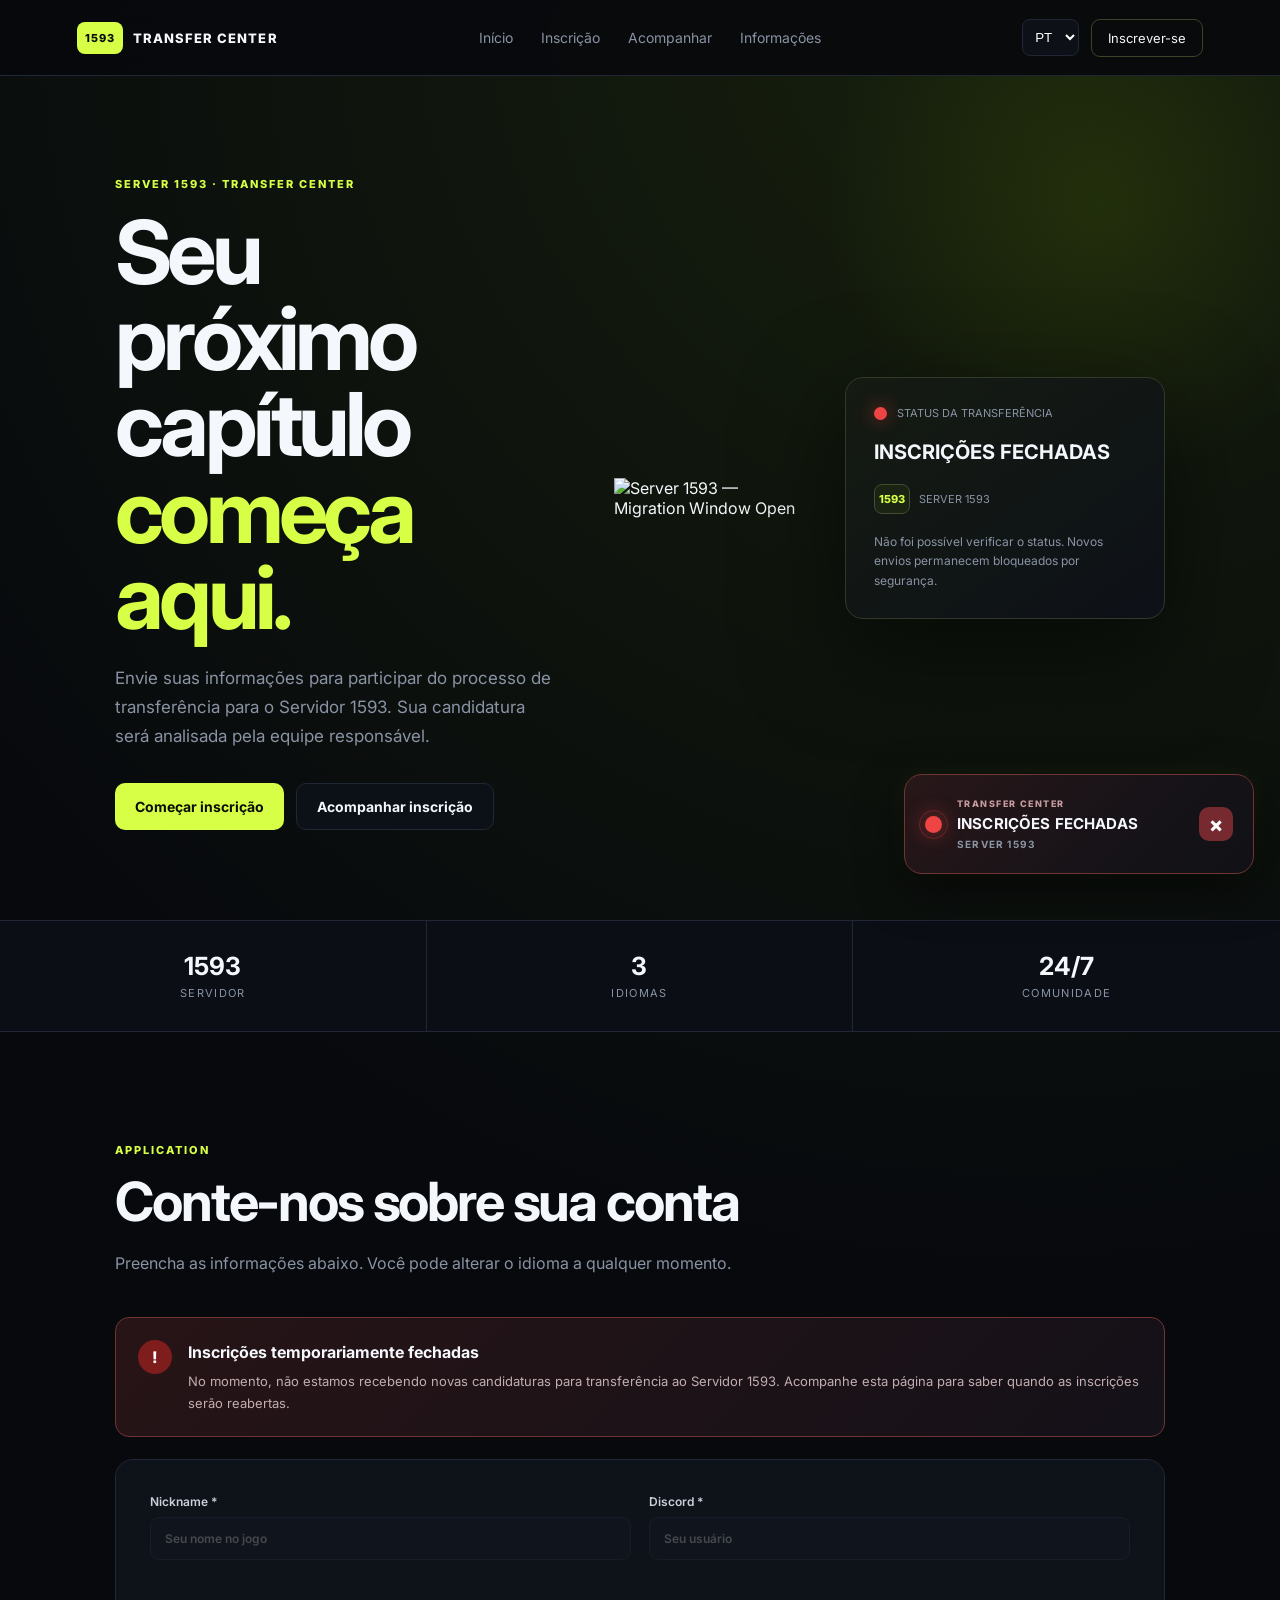
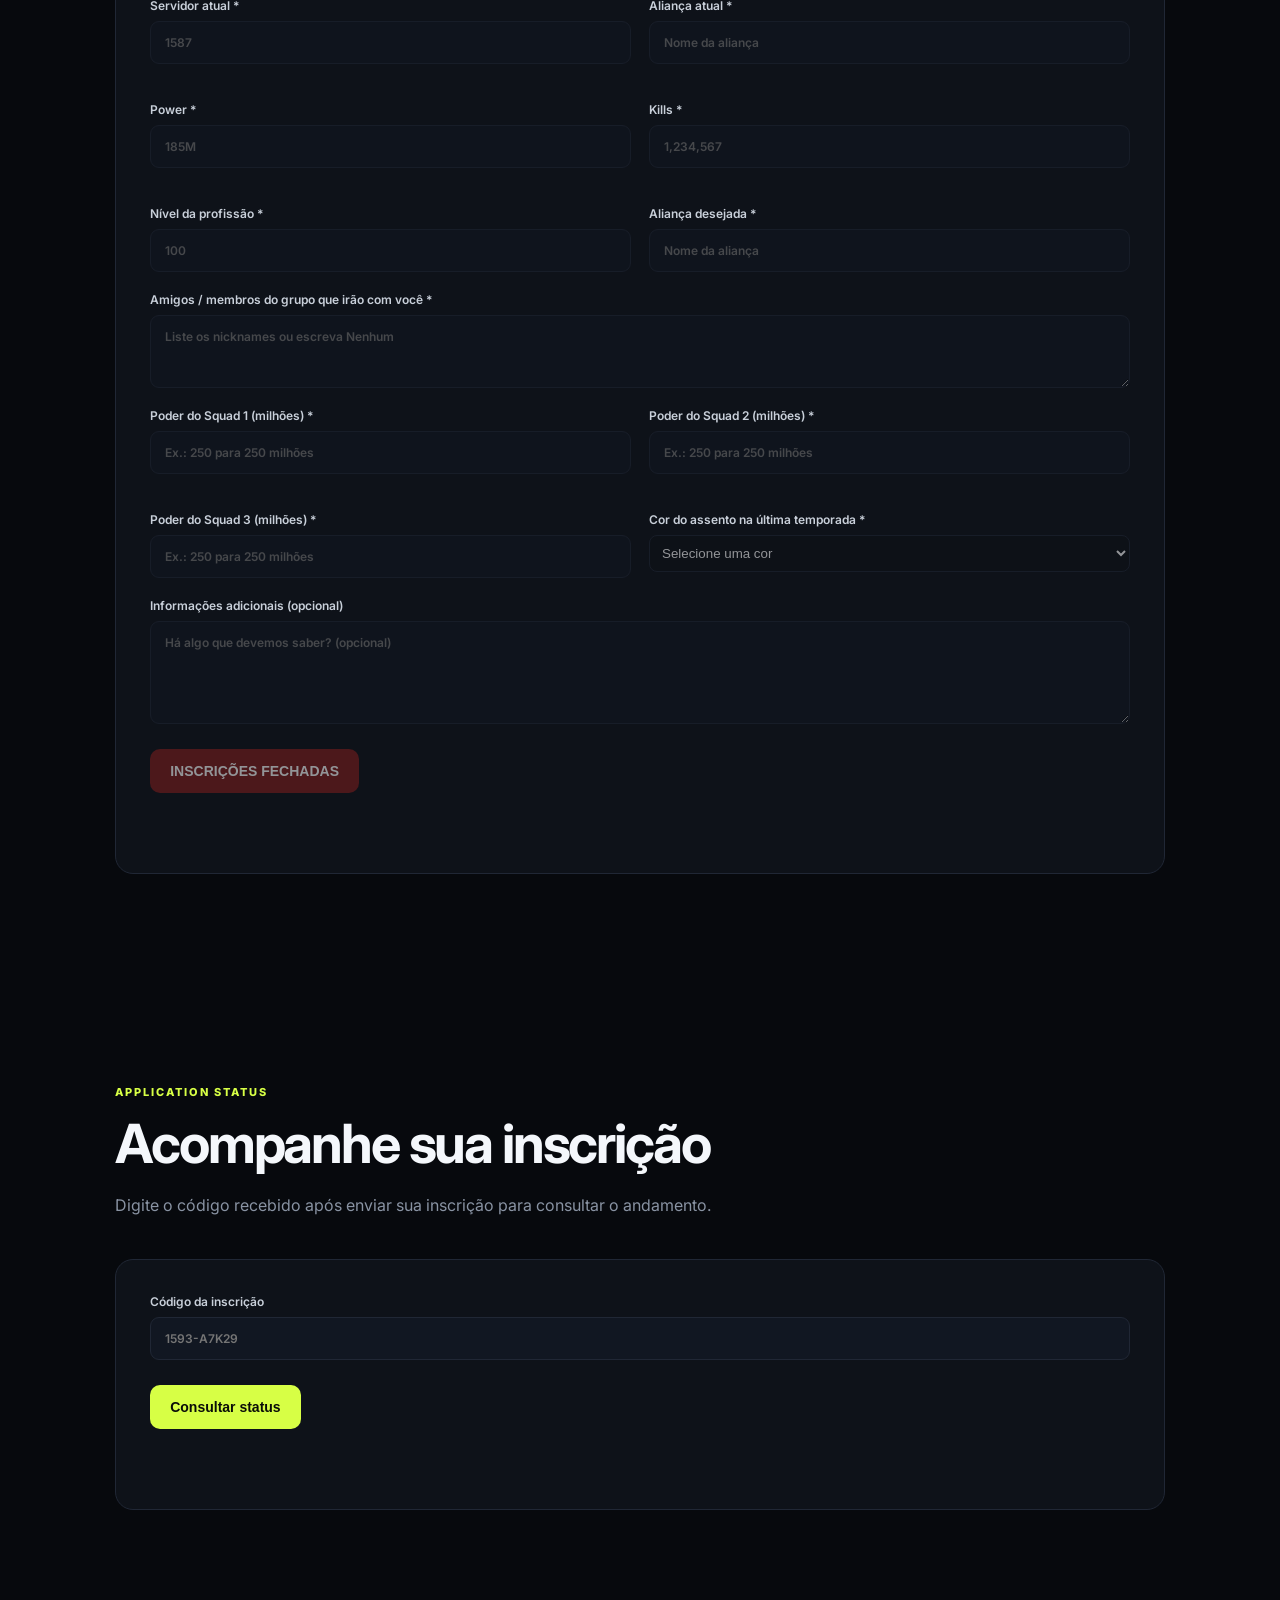
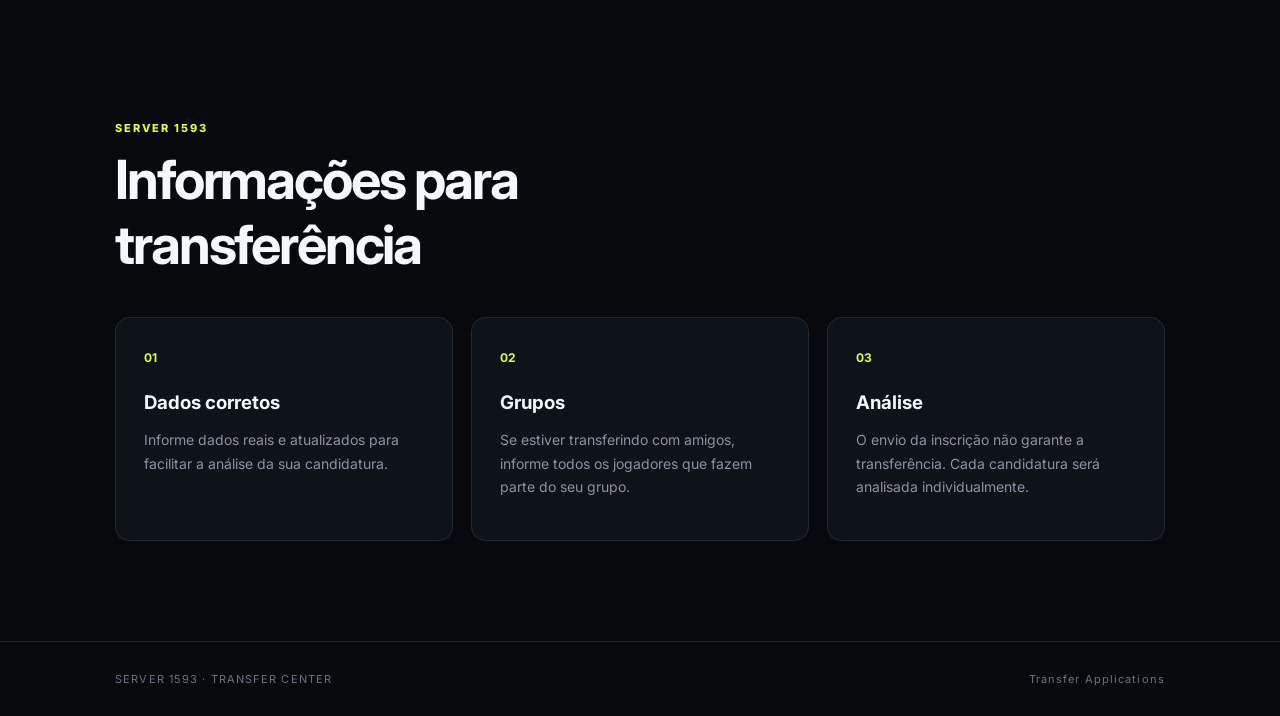
==== commit 2cf8a73a: "Update index.html" ====
--- a/index.html
+++ b/index.html
@@ -61,6 +61,14 @@
         </div>
       </div>
 
+<div class="hero-promo">
+  <img
+    id="transfer-banner"
+    src="./images/banner-en.jpeg"
+    alt="Server 1593 — Migration Window Open"
+    loading="eager"
+  />
+</div>
       <div class="hero-card" id="transfer-status-card">
         <div class="hero-status-heading">
           <span id="public-status-dot" class="status-dot is-loading" aria-hidden="true"></span>
--- a/styles.css
+++ b/styles.css
@@ -1,152 +1,468 @@
+
 @import url('https://fonts.googleapis.com/css2?family=Inter:wght@400;500;600;700;800&display=swap');
-:root{--bg:#07090d;--panel:#0e1219;--panel2:#111722;--text:#f4f7fb;--muted:#8993a3;--line:#202735;--accent:#d7ff45}
-*{box-sizing:border-box}html{scroll-behavior:smooth}body{margin:0;background:radial-gradient(circle at 80% 0%,#17200d 0,transparent 32%),var(--bg);color:var(--text);font-family:Inter,system-ui,sans-serif}a{color:inherit;text-decoration:none}
-.nav{height:76px;display:flex;align-items:center;justify-content:space-between;padding:0 6vw;border-bottom:1px solid var(--line);position:sticky;top:0;background:rgba(7,9,13,.88);backdrop-filter:blur(14px);z-index:10}.brand{display:flex;align-items:center;gap:10px;font-weight:800;letter-spacing:.08em;font-size:13px}.brand-mark{display:grid;place-items:center;height:32px;padding:0 8px;border-radius:8px;background:var(--accent);color:#080b0a;font-size:11px}.nav nav{display:flex;gap:28px;color:var(--muted);font-size:14px}.nav nav a:hover{color:#fff}.nav-right{display:flex;align-items:center;gap:12px}.nav-cta{border:1px solid #3a4429;padding:10px 16px;border-radius:9px;font-size:13px}select{background:#0d1117;color:#fff;border:1px solid var(--line);border-radius:8px;padding:9px 8px}
-.hero{min-height:650px;position:relative;display:flex;align-items:center;justify-content:space-between;gap:50px;padding:90px 9vw;overflow:hidden}.hero-glow{position:absolute;width:600px;height:600px;right:-120px;top:-170px;background:radial-gradient(circle,#7da90022,transparent 65%)}.hero-copy{max-width:720px;position:relative}.eyebrow{color:var(--accent);font-size:11px;font-weight:800;letter-spacing:.18em}.hero h1{font-size:clamp(48px,7vw,88px);line-height:.98;margin:18px 0 24px;letter-spacing:-.055em}.hero h1 span{color:var(--accent)}.lead{max-width:610px;color:var(--muted);font-size:17px;line-height:1.7}.hero-actions{display:flex;gap:12px;margin-top:32px}.button{display:inline-flex;align-items:center;justify-content:center;border-radius:10px;padding:14px 20px;font-weight:700;font-size:14px;border:0;cursor:pointer}.primary{background:var(--accent);color:#0a0d08}.primary:hover{background:#e4ff79}.ghost{border:1px solid var(--line);background:#0c1017}.hero-card{position:relative;width:300px;padding:30px;border:1px solid #30392a;background:linear-gradient(145deg,#151b12,#0d1118);border-radius:18px;box-shadow:0 30px 100px #0008}.hero-card small,.hero-card span{display:block;color:var(--muted);font-size:11px}.hero-card strong{display:block;font-size:21px;margin:10px 0}.status-dot{width:9px;height:9px;border-radius:50%;background:var(--accent);box-shadow:0 0 18px var(--accent);margin-bottom:20px}
-.stats{display:grid;grid-template-columns:repeat(3,1fr);border-block:1px solid var(--line);background:#0b0f15}.stats div{text-align:center;padding:30px;border-right:1px solid var(--line)}.stats div:last-child{border:0}.stats strong{display:block;font-size:25px}.stats span{color:var(--muted);font-size:11px;text-transform:uppercase;letter-spacing:.12em}
-.section{padding:100px 9vw}.section-heading{max-width:650px;margin-bottom:40px}.section h2{font-size:clamp(32px,5vw,54px);letter-spacing:-.04em;margin:12px 0}.section-heading p:last-child{color:var(--muted);line-height:1.7}.form-card{max-width:1050px;padding:34px;border:1px solid var(--line);background:var(--panel);border-radius:18px}.form-grid{display:grid;grid-template-columns:repeat(2,1fr);gap:18px}label{display:flex;flex-direction:column;gap:8px;color:#c9d0da;font-size:12px;font-weight:600;margin-bottom:20px}input,textarea{font:inherit;color:#fff;background:var(--panel2);border:1px solid var(--line);border-radius:9px;padding:13px 14px;outline:none;resize:vertical}input:focus,textarea:focus{border-color:#596e2a;box-shadow:0 0 0 3px #d7ff4510}.submit{margin-top:5px}.form-message{min-height:20px;color:var(--muted);font-size:13px}
-.rule-grid{display:grid;grid-template-columns:repeat(3,1fr);gap:18px}.rule-grid article{padding:28px;border:1px solid var(--line);background:var(--panel);border-radius:14px}.rule-grid b{color:var(--accent);font-size:12px}.rule-grid h3{margin:25px 0 10px}.rule-grid p{color:var(--muted);line-height:1.65;font-size:14px}
-footer{display:flex;justify-content:space-between;padding:30px 9vw;border-top:1px solid var(--line);color:#697382;font-size:11px;letter-spacing:.1em}
-@media(max-width:800px){.nav nav{display:none}.nav{padding:0 5vw}.brand{font-size:11px}.nav-cta{display:none}.hero{padding:70px 6vw;min-height:auto;display:block}.hero-card{margin-top:45px;width:100%}.stats{grid-template-columns:1fr}.stats div{border-right:0;border-bottom:1px solid var(--line)}.section{padding:70px 6vw}.form-grid,.rule-grid{grid-template-columns:1fr}footer{padding:25px 6vw;gap:20px;flex-direction:column}}
-
-.status-dot.is-open {
-    background: #d7ff45;
-    box-shadow: 0 0 18px #d7ff45;
-}
-
-.status-dot.is-closed {
-    background: #ef4444;
-    box-shadow: 0 0 18px #ef4444;
-}
-
+
+:root {
+  --bg: #07090d;
+  --panel: #0e1219;
+  --panel2: #111722;
+  --text: #f4f7fb;
+  --muted: #8993a3;
+  --line: #202735;
+  --accent: #d7ff45;
+  --open: #22c55e;
+  --closed: #ef4444;
+}
+
+* { box-sizing: border-box; }
+html { scroll-behavior: smooth; scroll-padding-top: 90px; }
+body {
+  margin: 0;
+  background: radial-gradient(circle at 80% 0%, #17200d 0, transparent 32%), var(--bg);
+  color: var(--text);
+  font-family: Inter, system-ui, sans-serif;
+}
+a { color: inherit; text-decoration: none; }
+[hidden] { display: none !important; }
+
+.nav {
+  height: 76px;
+  display: flex;
+  align-items: center;
+  justify-content: space-between;
+  padding: 0 6vw;
+  border-bottom: 1px solid var(--line);
+  position: sticky;
+  top: 0;
+  background: rgba(7,9,13,.88);
+  backdrop-filter: blur(14px);
+  z-index: 10;
+}
+.brand {
+  display: flex;
+  align-items: center;
+  gap: 10px;
+  font-weight: 800;
+  letter-spacing: .08em;
+  font-size: 13px;
+}
+.brand-mark {
+  display: grid;
+  place-items: center;
+  height: 32px;
+  padding: 0 8px;
+  border-radius: 8px;
+  background: var(--accent);
+  color: #080b0a;
+  font-size: 11px;
+}
+.nav nav { display: flex; gap: 28px; color: var(--muted); font-size: 14px; }
+.nav nav a:hover { color: #fff; }
+.nav-right { display: flex; align-items: center; gap: 12px; }
+.nav-cta {
+  border: 1px solid #3a4429;
+  padding: 10px 16px;
+  border-radius: 9px;
+  font-size: 13px;
+}
+select {
+  background: #0d1117;
+  color: #fff;
+  border: 1px solid var(--line);
+  border-radius: 8px;
+  padding: 9px 8px;
+}
+
+.hero {
+  min-height: 650px;
+  position: relative;
+  display: flex;
+  align-items: center;
+  justify-content: space-between;
+  gap: 50px;
+  padding: 90px 9vw;
+  overflow: hidden;
+}
+.hero-glow {
+  position: absolute;
+  width: 600px;
+  height: 600px;
+  right: -120px;
+  top: -170px;
+  background: radial-gradient(circle, #7da90022, transparent 65%);
+  pointer-events: none;
+}
+.hero-copy { max-width: 720px; position: relative; z-index: 1; }
+.eyebrow {
+  color: var(--accent);
+  font-size: 11px;
+  font-weight: 800;
+  letter-spacing: .18em;
+}
+.hero h1 {
+  font-size: clamp(48px, 7vw, 88px);
+  line-height: .98;
+  margin: 18px 0 24px;
+  letter-spacing: -.055em;
+}
+.hero h1 span { color: var(--accent); }
+.lead { max-width: 610px; color: var(--muted); font-size: 17px; line-height: 1.7; }
+.hero-actions { display: flex; flex-wrap: wrap; gap: 12px; margin-top: 32px; }
+
+.button {
+  display: inline-flex;
+  align-items: center;
+  justify-content: center;
+  border-radius: 10px;
+  padding: 14px 20px;
+  font-weight: 700;
+  font-size: 14px;
+  border: 0;
+  cursor: pointer;
+  transition: transform .2s ease, background .2s ease, opacity .2s ease;
+}
+.button:hover { transform: translateY(-2px); }
+.primary { background: var(--accent); color: #0a0d08; }
+.primary:hover { background: #e4ff79; }
+.ghost { border: 1px solid var(--line); background: #0c1017; }
+.button:focus-visible, a:focus-visible, select:focus-visible {
+  outline: 2px solid var(--accent);
+  outline-offset: 4px;
+}
+
+.hero-card {
+  position: relative;
+  flex: 0 0 320px;
+  width: 320px;
+  padding: 28px;
+  border: 1px solid #30392a;
+  background: linear-gradient(145deg, #151b12, #0d1118);
+  border-radius: 18px;
+  box-shadow: 0 30px 100px #0008;
+  z-index: 1;
+}
+.hero-status-heading { display: flex; align-items: center; gap: 10px; margin-bottom: 18px; }
+.hero-card small, .hero-card span { color: var(--muted); font-size: 11px; }
+.hero-card strong {
+  display: block;
+  font-size: 20px;
+  line-height: 1.4;
+  margin: 10px 0 18px;
+}
+.status-dot {
+  flex: 0 0 auto;
+  width: 13px;
+  height: 13px;
+  border-radius: 50%;
+  background: #64748b;
+  box-shadow: 0 0 14px #64748b80;
+}
+.status-dot.is-open { background: var(--open); box-shadow: 0 0 18px #22c55e99; }
+.status-dot.is-closed { background: var(--closed); box-shadow: 0 0 18px #ef444499; }
+.status-dot.is-loading { animation: status-pulse 1.4s ease-in-out infinite; }
+
+.server-label { display: flex; align-items: center; gap: 9px; }
+.server-symbol {
+  display: grid;
+  place-items: center;
+  width: 36px;
+  height: 30px;
+  border-radius: 8px;
+  border: 1px solid #414c30;
+  background: #1b2412;
+  color: var(--accent) !important;
+  font-weight: 800;
+}
+.status-description {
+  color: var(--muted);
+  font-size: 12px;
+  line-height: 1.6;
+  margin: 18px 0 0;
+}
+
+.stats {
+  display: grid;
+  grid-template-columns: repeat(3, 1fr);
+  border-block: 1px solid var(--line);
+  background: #0b0f15;
+}
+.stats div { text-align: center; padding: 30px; border-right: 1px solid var(--line); }
+.stats div:last-child { border: 0; }
+.stats strong { display: block; font-size: 25px; }
+.stats span { color: var(--muted); font-size: 11px; text-transform: uppercase; letter-spacing: .12em; }
+
+.section { padding: 100px 9vw; }
+.section-heading { max-width: 650px; margin-bottom: 40px; }
+.section h2 { font-size: clamp(32px, 5vw, 54px); letter-spacing: -.04em; margin: 12px 0; }
+.section-heading p:last-child { color: var(--muted); line-height: 1.7; }
+
+.form-card {
+  max-width: 1050px;
+  padding: 34px;
+  border: 1px solid var(--line);
+  background: var(--panel);
+  border-radius: 18px;
+}
+.form-grid { display: grid; grid-template-columns: repeat(2, 1fr); gap: 18px; }
+label {
+  display: flex;
+  flex-direction: column;
+  gap: 8px;
+  color: #c9d0da;
+  font-size: 12px;
+  font-weight: 600;
+  margin-bottom: 20px;
+}
+input, textarea {
+  width: 100%;
+  font: inherit;
+  color: #fff;
+  background: var(--panel2);
+  border: 1px solid var(--line);
+  border-radius: 9px;
+  padding: 13px 14px;
+  outline: none;
+  resize: vertical;
+}
+input:focus, textarea:focus, label select:focus {
+  border-color: #596e2a;
+  box-shadow: 0 0 0 3px #d7ff4510;
+}
+input:disabled, textarea:disabled, label select:disabled {
+  opacity: .55;
+  cursor: not-allowed;
+}
+.submit { margin-top: 5px; }
+.form-message { min-height: 20px; color: var(--muted); font-size: 13px; line-height: 1.6; }
 #application-form button[type="submit"]:disabled {
-    opacity: 0.55;
-    cursor: not-allowed;
-    transform: none;
-}
-
-#application-form button.registration-closed {
-    background: #7f1d1d;
-    color: #ffffff;
-}
-
-/* =========================================
-   BOTÃO FLUTUANTE — SERVER 1593
-   ========================================= */
-
+  opacity: .55;
+  cursor: not-allowed;
+  transform: none;
+}
+#application-form button.registration-closed { background: #7f1d1d; color: #fff; }
+
+.registration-notice {
+  display: flex;
+  align-items: flex-start;
+  gap: 16px;
+  max-width: 1050px;
+  padding: 22px;
+  margin: 0 0 22px;
+  border: 1px solid #713434;
+  border-radius: 14px;
+  background: linear-gradient(135deg, #271416, #141118);
+}
+.notice-icon {
+  display: grid;
+  place-items: center;
+  flex: 0 0 34px;
+  width: 34px;
+  height: 34px;
+  border-radius: 50%;
+  background: #7f1d1d;
+  color: #fff;
+  font-weight: 800;
+}
+.registration-notice h3 { margin: 2px 0 8px; font-size: 16px; }
+.registration-notice p { margin: 0; color: #c2aeb0; font-size: 13px; line-height: 1.7; }
+
+.rule-grid { display: grid; grid-template-columns: repeat(3, 1fr); gap: 18px; }
+.rule-grid article { padding: 28px; border: 1px solid var(--line); background: var(--panel); border-radius: 14px; }
+.rule-grid b { color: var(--accent); font-size: 12px; }
+.rule-grid h3 { margin: 25px 0 10px; }
+.rule-grid p { color: var(--muted); line-height: 1.65; font-size: 14px; }
+
+.status-result {
+  display: grid;
+  grid-template-columns: repeat(2, minmax(0, 1fr));
+  gap: 16px;
+  margin-top: 22px;
+  padding: 20px;
+  border: 1px solid var(--line);
+  border-radius: 12px;
+  background: var(--panel2);
+}
+.status-result small { display: block; color: var(--muted); margin-bottom: 8px; }
+.status-result strong { overflow-wrap: anywhere; }
+
+footer {
+  display: flex;
+  justify-content: space-between;
+  padding: 30px 9vw;
+  border-top: 1px solid var(--line);
+  color: #697382;
+  font-size: 11px;
+  letter-spacing: .1em;
+}
+
+/* Cartão flutuante de inscrições */
 .floating-apply {
-    position: fixed;
-    right: 28px;
-    bottom: 28px;
-    z-index: 1000;
-
-    display: inline-flex;
-    align-items: center;
-    justify-content: center;
-    gap: 10px;
-
-    min-height: 56px;
-    padding: 0 23px;
-
-    background: linear-gradient(135deg, #e4ff79, #d7ff45);
-    color: #090d05;
-
-    border: 1px solid #efffae;
-    border-radius: 16px;
-
-    font-family: Inter, system-ui, sans-serif;
-    font-size: 13px;
-    font-weight: 800;
-    letter-spacing: 0.04em;
-    text-transform: uppercase;
-    text-decoration: none;
-
-    box-shadow:
-        0 8px 25px #0008,
-        0 0 24px #d7ff4530;
-
-    transition:
-        transform 0.25s ease,
-        box-shadow 0.25s ease,
-        background 0.25s ease;
-
-    animation: floating-apply-in 0.5s ease both;
-}
-
-.floating-apply::before {
-    content: "+";
-    display: grid;
-    place-items: center;
-    width: 25px;
-    height: 25px;
-    border-radius: 8px;
-    background: #101609;
-    color: #d7ff45;
-    font-size: 20px;
-    line-height: 1;
-}
-
+  position: fixed;
+  right: 26px;
+  bottom: 26px;
+  z-index: 1000;
+  display: flex;
+  align-items: center;
+  gap: 15px;
+  width: min(350px, calc(100vw - 32px));
+  min-height: 100px;
+  padding: 18px 20px;
+  border: 1px solid #46582b;
+  border-radius: 18px;
+  background: linear-gradient(135deg, #1b2611 0%, #101610 48%, #0d1218 100%);
+  color: #f4f7fb;
+  box-shadow: 0 15px 45px #000a, 0 0 25px #d7ff4510;
+  animation: floating-enter .55s ease both, floating-hover 4s ease-in-out .6s infinite;
+  transition: border-color .25s ease, background .25s ease, box-shadow .25s ease;
+}
 .floating-apply:hover {
-    transform: translateY(-4px);
-    box-shadow:
-        0 12px 32px #0009,
-        0 0 32px #d7ff4560;
-}
-
-.floating-apply:active {
-    transform: translateY(-1px) scale(0.98);
-}
-
-.floating-apply:focus-visible {
-    outline: 3px solid #fff;
-    outline-offset: 4px;
-}
-
-@keyframes floating-apply-in {
-    from {
-        opacity: 0;
-        transform: translateY(14px);
-    }
-    to {
-        opacity: 1;
-        transform: translateY(0);
-    }
-}
-
-/* Estado visual quando as inscrições estão fechadas */
-.floating-apply.registration-closed {
-    background: linear-gradient(135deg, #30343b, #1b2028);
-    border-color: #454b55;
-    color: #c0c6cf;
-    box-shadow: 0 8px 25px #0006;
-}
-
-.floating-apply.registration-closed::before {
-    content: "×";
-    background: #454b55;
-    color: #fff;
-}
-
-/* Adaptação para telas pequenas */
+  border-color: #a4c94b;
+  box-shadow: 0 18px 50px #000b, 0 0 30px #d7ff4525;
+}
+.floating-status-dot {
+  position: relative;
+  flex: 0 0 auto;
+  width: 17px;
+  height: 17px;
+  border-radius: 50%;
+  background: #64748b;
+  box-shadow: 0 0 15px #64748b80;
+}
+.floating-status-dot::after {
+  content: "";
+  position: absolute;
+  inset: -6px;
+  border: 1px solid currentColor;
+  border-radius: 50%;
+  opacity: .28;
+  animation: status-ring 2s ease-out infinite;
+}
+.floating-content {
+  display: flex;
+  flex: 1;
+  min-width: 0;
+  flex-direction: column;
+  gap: 5px;
+}
+.floating-kicker {
+  color: #a7b28e;
+  font-size: 9px;
+  font-weight: 800;
+  letter-spacing: .16em;
+}
+.floating-content strong {
+  font-size: 15px;
+  line-height: 1.3;
+  letter-spacing: .01em;
+}
+.floating-server {
+  color: #8b96a4;
+  font-size: 10px;
+  font-weight: 700;
+  letter-spacing: .12em;
+}
+.floating-arrow {
+  display: grid;
+  place-items: center;
+  flex: 0 0 34px;
+  width: 34px;
+  height: 34px;
+  border-radius: 10px;
+  background: #d7ff45;
+  color: #101609;
+  font-size: 21px;
+  font-weight: 800;
+  transition: transform .2s ease;
+}
+.floating-apply:hover .floating-arrow { transform: translate(2px, -2px); }
+
+.floating-apply.is-open { border-color: #3b754a; }
+.floating-apply.is-open .floating-status-dot {
+  background: var(--open);
+  color: var(--open);
+  box-shadow: 0 0 20px #22c55eaa;
+}
+.floating-apply.is-open .floating-arrow { background: var(--accent); }
+
+.floating-apply.registration-closed,
+.floating-apply.is-closed {
+  border-color: #713434;
+  background: linear-gradient(135deg, #291719, #171318 60%, #101116);
+}
+.floating-apply.is-closed .floating-status-dot {
+  background: var(--closed);
+  color: var(--closed);
+  box-shadow: 0 0 20px #ef4444aa;
+}
+.floating-apply.is-closed .floating-kicker { color: #c59b9e; }
+.floating-apply.is-closed .floating-arrow {
+  background: #762a30;
+  color: #fff;
+}
+.floating-apply.is-loading { opacity: .85; }
+.floating-apply:focus-visible { outline: 3px solid #fff; outline-offset: 4px; }
+
+@keyframes floating-enter {
+  from { opacity: 0; transform: translateY(16px); }
+  to { opacity: 1; transform: translateY(0); }
+}
+@keyframes floating-hover {
+  0%, 100% { translate: 0 0; }
+  50% { translate: 0 -4px; }
+}
+@keyframes status-pulse {
+  0%, 100% { opacity: 1; }
+  50% { opacity: .4; }
+}
+@keyframes status-ring {
+  0% { transform: scale(.7); opacity: .35; }
+  100% { transform: scale(1.55); opacity: 0; }
+}
+
+@media (max-width: 1000px) {
+  .nav { padding-inline: 4vw; }
+  .nav nav { gap: 15px; }
+  .hero { padding-inline: 6vw; gap: 30px; }
+  .hero-card { flex-basis: 285px; width: 285px; padding: 23px; }
+  .section { padding-inline: 6vw; }
+}
+@media (max-width: 800px) {
+  .nav nav { display: none; }
+  .nav { padding: 0 5vw; }
+  .brand { font-size: 11px; }
+  .nav-cta { display: none; }
+  .hero { padding: 70px 6vw; min-height: auto; display: block; }
+  .hero-card { margin-top: 45px; width: 100%; }
+  .stats { grid-template-columns: 1fr; }
+  .stats div { border-right: 0; border-bottom: 1px solid var(--line); }
+  .section { padding: 70px 6vw; }
+  .form-grid, .rule-grid { grid-template-columns: 1fr; }
+  footer { padding: 25px 6vw; gap: 20px; flex-direction: column; }
+}
 @media (max-width: 600px) {
-    .floating-apply {
-        right: 16px;
-        bottom: 16px;
-        min-height: 50px;
-        padding: 0 16px;
-        border-radius: 13px;
-        font-size: 11px;
-    }
-
-    .floating-apply::before {
-        width: 23px;
-        height: 23px;
-    }
-}
-
+  .hero h1 { font-size: clamp(43px, 12vw, 64px); }
+  .lead { font-size: 15px; }
+  .form-card { padding: 22px 18px; }
+  .floating-apply {
+    right: 16px;
+    bottom: 16px;
+    width: min(350px, calc(100vw - 32px));
+    min-height: 88px;
+    padding: 15px 16px;
+    gap: 12px;
+    border-radius: 15px;
+  }
+  .floating-status-dot { width: 14px; height: 14px; }
+  .floating-content strong { font-size: 13px; }
+  .floating-kicker { font-size: 8px; }
+  .floating-arrow { width: 30px; height: 30px; flex-basis: 30px; }
+  .status-result { grid-template-columns: 1fr; }
+}
 @media (prefers-reduced-motion: reduce) {
-    .floating-apply {
-        animation: none;
-        transition: none;
-    }
-}
+  html { scroll-behavior: auto; }
+  *, *::before, *::after {
+    animation-duration: .01ms !important;
+    animation-iteration-count: 1 !important;
+    scroll-behavior: auto !important;
+    transition-duration: .01ms !important;
+  }
+}
